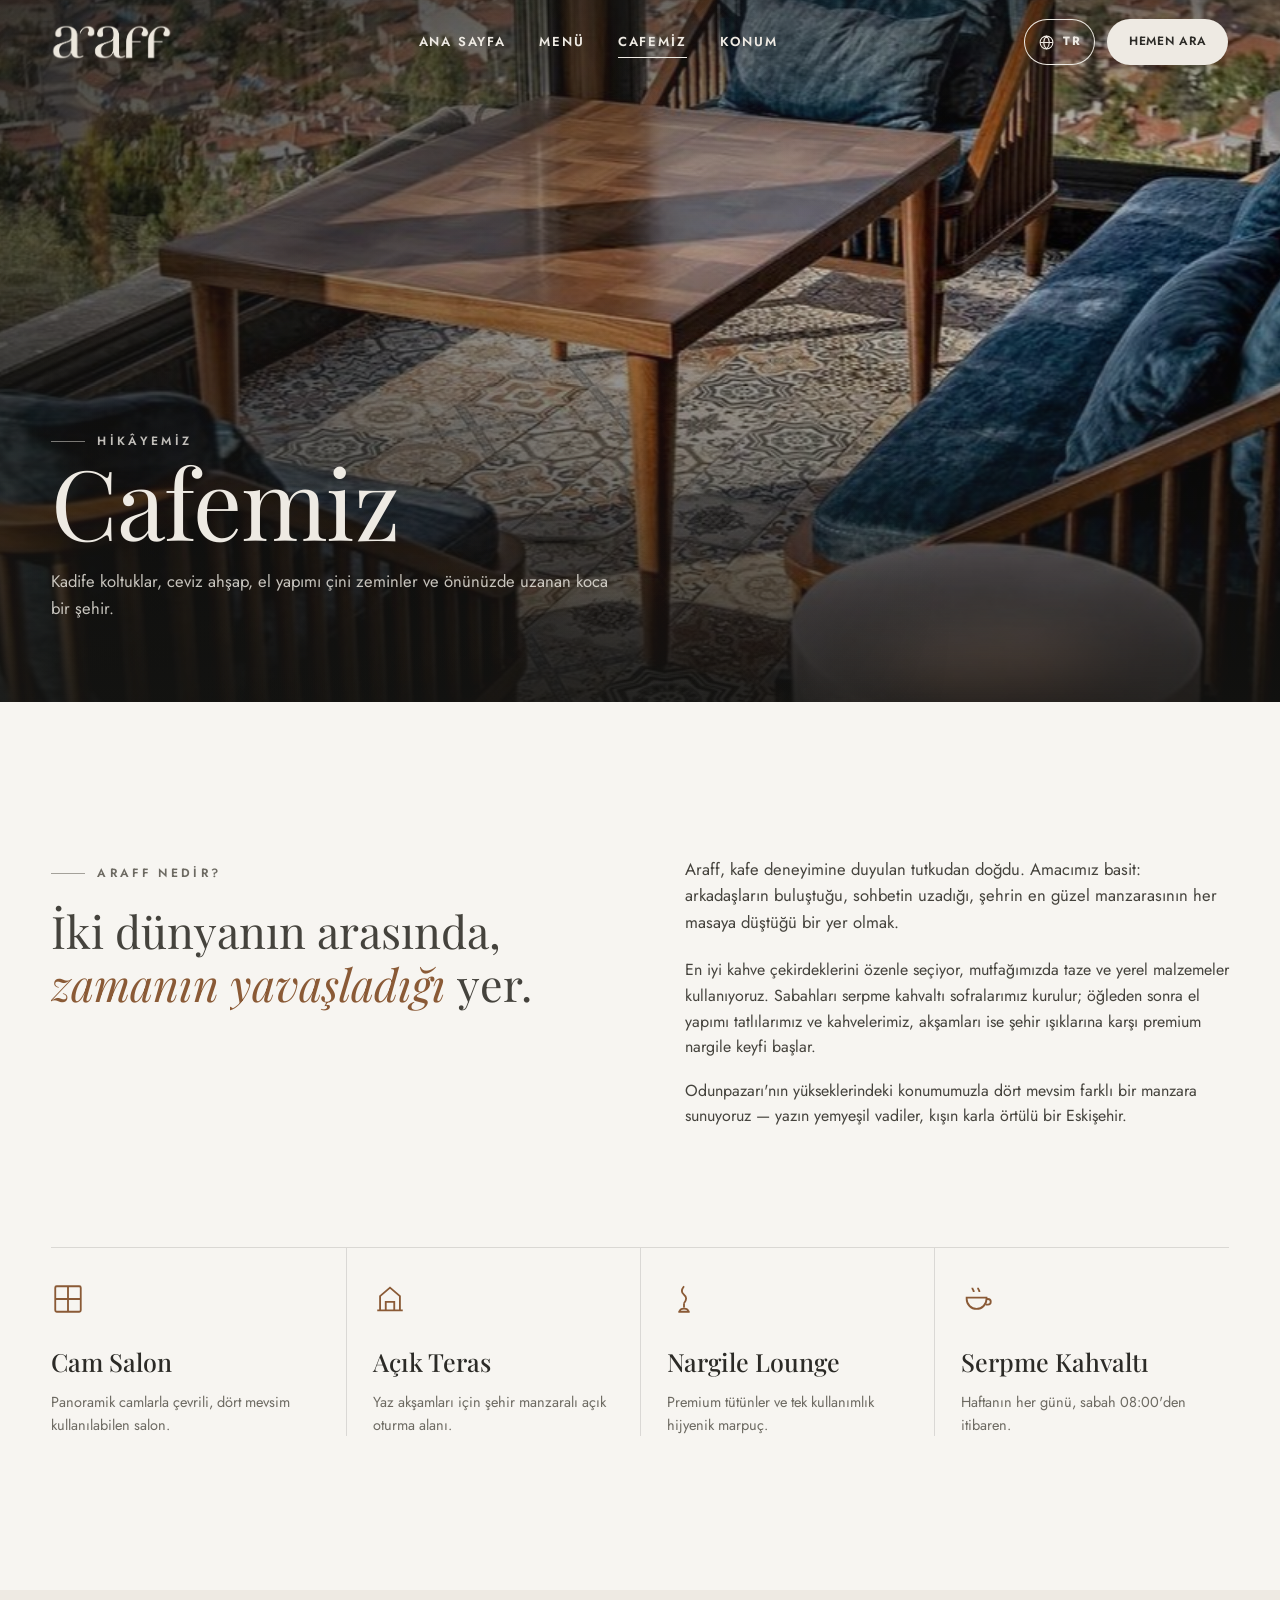
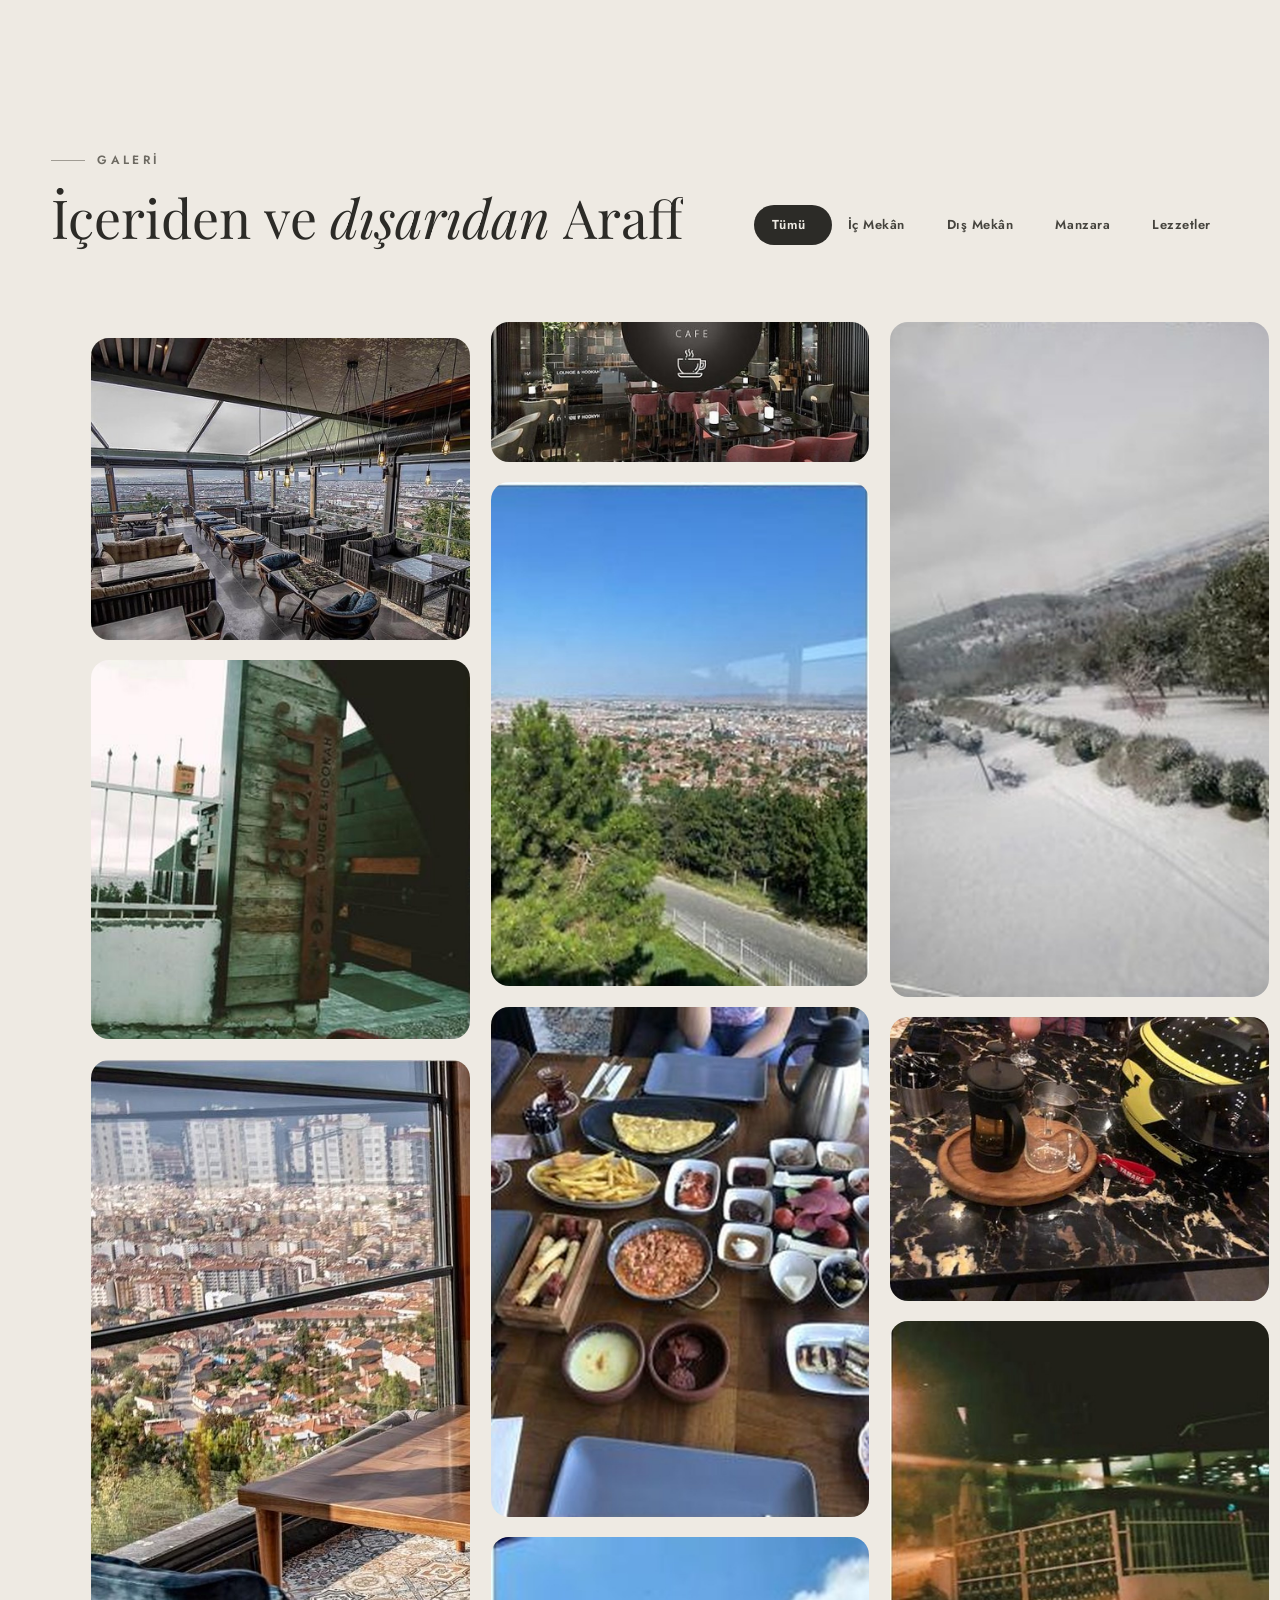
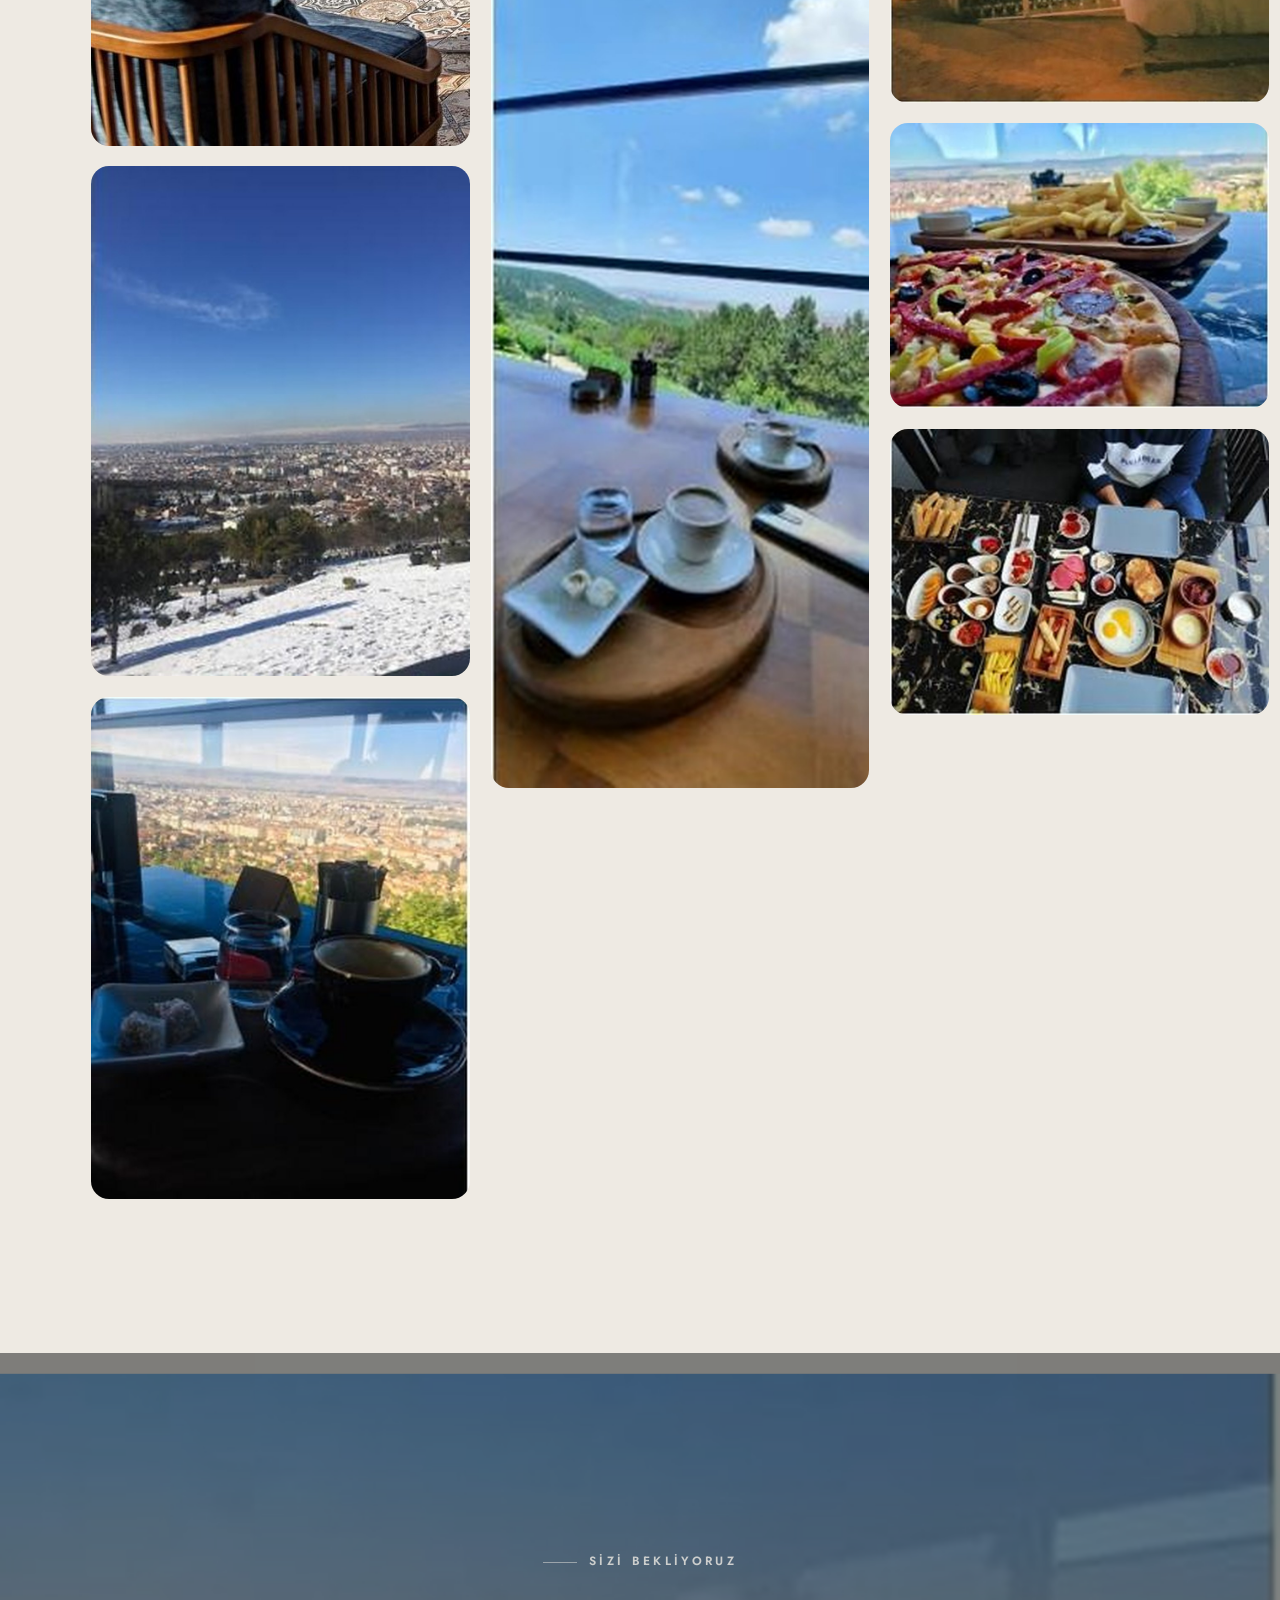
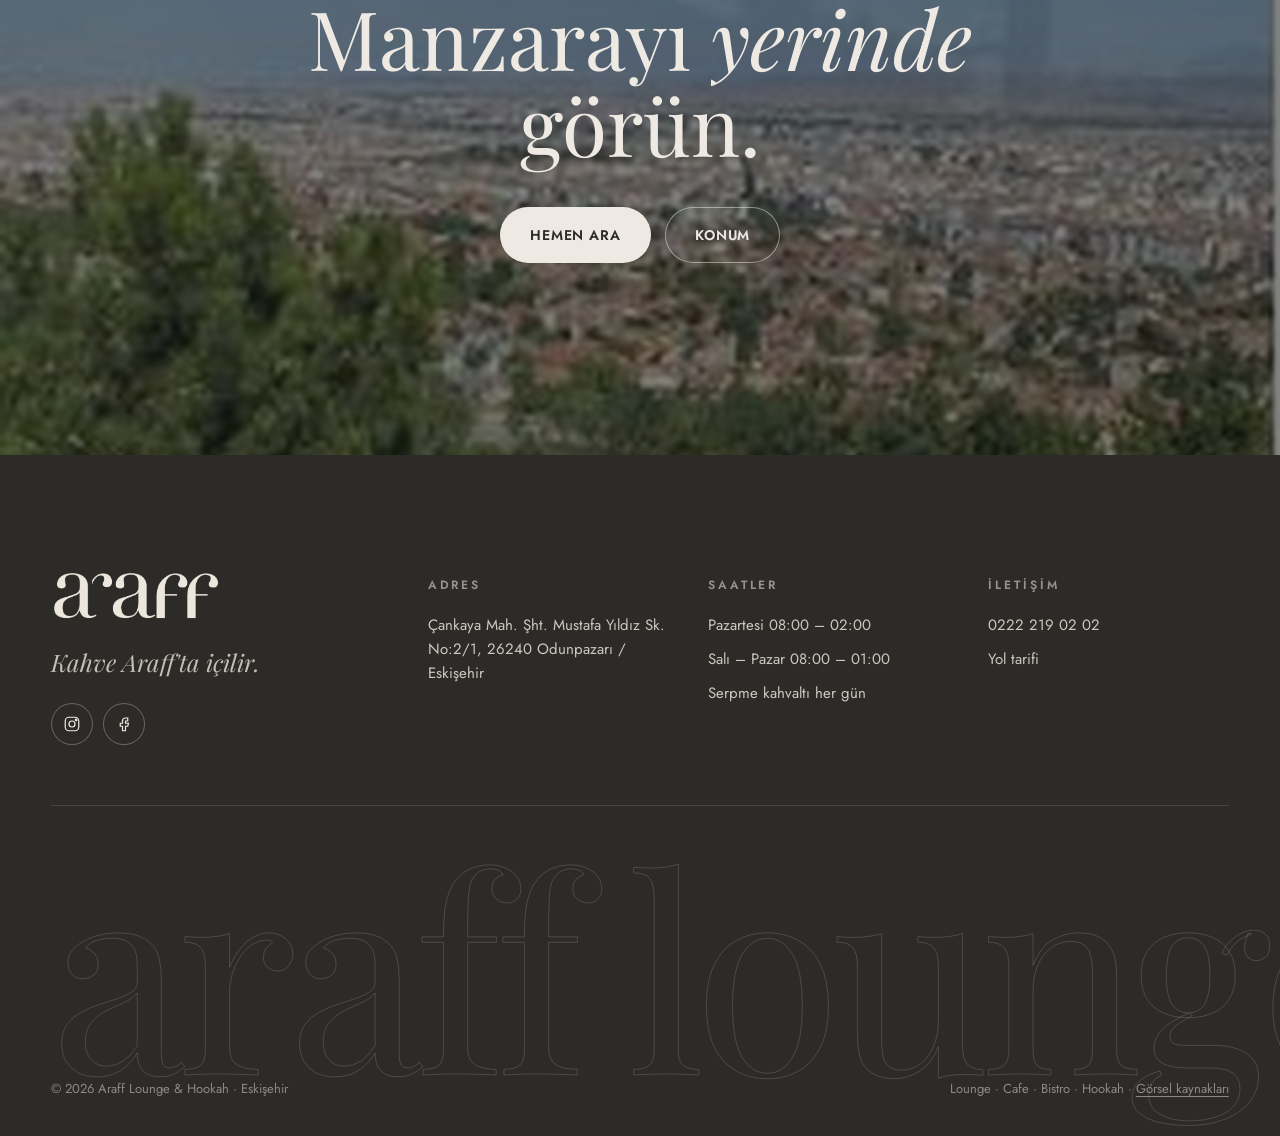
==== cafemiz.html @ 48922e62 "Araff Lounge & Hookah website Static multi-page site (Ana Sayfa, Menü, Cafemiz, Konum, Görsel kaynak" ====
<!doctype html>
<html lang="tr">
<head>
  <meta charset="utf-8">
  <meta name="viewport" content="width=device-width, initial-scale=1">
  <title>Cafemiz · Araff Lounge &amp; Hookah</title>
  <meta name="description" content="Araff'ın cam salonu, panoramik terası ve Eskişehir manzarası. İç ve dış mekân fotoğrafları.">
  <meta name="theme-color" content="#2c2b27">
  <link rel="icon" href="assets/favicon.png">
  <link rel="preconnect" href="https://fonts.googleapis.com">
  <link rel="preconnect" href="https://fonts.gstatic.com" crossorigin>
  <link href="https://fonts.googleapis.com/css2?family=Playfair+Display:ital,wght@0,400;0,500;0,600;1,400;1,500&family=Jost:wght@300;400;500;600;700&display=swap" rel="stylesheet">
  <link rel="stylesheet" href="css/style.css">
</head>
<body>
  <main>
    <section class="page-hero" style="min-height:78svh">
      <div class="hero-media"><img src="assets/cafe/teras-salon.jpg" alt="Araff teras salonu"></div>
      <div class="wrap">
        <span class="eyebrow light" data-reveal style="--d:500ms">Hikâyemiz</span>
        <h1 class="display" data-split style="--d:450ms">Cafemiz</h1>
        <p class="lead" data-reveal style="--d:800ms">Kadife koltuklar, ceviz ahşap, el yapımı çini zeminler ve önünüzde uzanan koca bir şehir.</p>
      </div>
    </section>

    <section class="section">
      <div class="wrap">
        <div class="story">
          <div>
            <span class="eyebrow" data-reveal>Araff nedir?</span>
            <p class="big-quote" data-split style="margin-top:22px">İki dünyanın arasında, <em>zamanın yavaşladığı</em> yer.</p>
          </div>
          <div data-reveal>
            <p class="lead" style="margin-bottom:22px">Araff, kafe deneyimine duyulan tutkudan doğdu. Amacımız basit: arkadaşların buluştuğu, sohbetin uzadığı, şehrin en güzel manzarasının her masaya düştüğü bir yer olmak.</p>
            <p>En iyi kahve çekirdeklerini özenle seçiyor, mutfağımızda taze ve yerel malzemeler kullanıyoruz. Sabahları serpme kahvaltı sofralarımız kurulur; öğleden sonra el yapımı tatlılarımız ve kahvelerimiz, akşamları ise şehir ışıklarına karşı premium nargile keyfi başlar.</p>
            <p>Odunpazarı'nın yükseklerindeki konumumuzla dört mevsim farklı bir manzara sunuyoruz — yazın yemyeşil vadiler, kışın karla örtülü bir Eskişehir.</p>
          </div>
        </div>

        <div class="amenities">
          <div class="amenity" data-reveal>
            <svg viewBox="0 0 24 24" fill="none" stroke="currentColor"><rect x="3" y="3" width="18" height="18" rx="1"/><path d="M12 3v18M3 12h18"/></svg>
            <h3>Cam Salon</h3><p>Panoramik camlarla çevrili, dört mevsim kullanılabilen salon.</p>
          </div>
          <div class="amenity" data-reveal style="--d:100ms">
            <svg viewBox="0 0 24 24" fill="none" stroke="currentColor"><path d="M3 20h18M5 20V10l7-6 7 6v10"/><path d="M9 20v-6h6v6"/></svg>
            <h3>Açık Teras</h3><p>Yaz akşamları için şehir manzaralı açık oturma alanı.</p>
          </div>
          <div class="amenity" data-reveal style="--d:200ms">
            <svg viewBox="0 0 24 24" fill="none" stroke="currentColor"><path d="M12 3c-2 2.5-2 4.5 0 6s2 3.5 0 6"/><path d="M8 21h8M9 21c0-3 6-3 6 0M12 15v3"/></svg>
            <h3>Nargile Lounge</h3><p>Premium tütünler ve tek kullanımlık hijyenik marpuç.</p>
          </div>
          <div class="amenity" data-reveal style="--d:300ms">
            <svg viewBox="0 0 24 24" fill="none" stroke="currentColor"><path d="M4 11h14a0 0 0 0 1 0 0v1a7 7 0 0 1-7 7 7 7 0 0 1-7-7v-1z"/><path d="M18 12h1a2 2 0 0 1 0 4h-1.5M8 4c0 1.5 1 1.5 1 3M12 4c0 1.5 1 1.5 1 3"/></svg>
            <h3>Serpme Kahvaltı</h3><p>Haftanın her günü, sabah 08:00'den itibaren.</p>
          </div>
        </div>
      </div>
    </section>

    <section class="section bg-bone">
      <div class="wrap">
        <div class="section-head">
          <div>
            <span class="eyebrow" data-reveal>Galeri</span>
            <h2 class="h2" data-split style="margin-top:18px">İçeriden ve <em>dışarıdan</em> Araff</h2>
          </div>
          <div class="gallery-filter chips" id="gfilter">
            <button class="chip active" data-f="all">Tümü</button>
            <button class="chip" data-f="ic">İç Mekân</button>
            <button class="chip" data-f="dis">Dış Mekân</button>
            <button class="chip" data-f="manzara">Manzara</button>
            <button class="chip" data-f="lezzet">Lezzetler</button>
          </div>
        </div>
        <div class="gallery" id="gallery">
          <figure class="g-item" data-cat="ic" data-reveal><img src="assets/cafe/cam-salon.jpg" alt="Cam salon" loading="lazy"><figcaption>Cam salon</figcaption></figure>
          <figure class="g-item" data-cat="dis" data-reveal><img src="assets/cafe/tabela.jpg" alt="Araff ahşap tabelası" loading="lazy"><figcaption>Girişimiz</figcaption></figure>
          <figure class="g-item" data-cat="ic" data-reveal><img src="assets/cafe/teras-manzara.jpg" alt="Kadife koltuklar ve manzara" loading="lazy"><figcaption>Kadife köşe</figcaption></figure>
          <figure class="g-item" data-cat="manzara" data-reveal><img src="assets/cafe/kis-manzara.jpg" alt="Karlı Eskişehir manzarası" loading="lazy"><figcaption>Kış manzarası</figcaption></figure>
          <figure class="g-item" data-cat="lezzet" data-reveal><img src="assets/cafe/kahve-manzara.jpg" alt="Manzaraya karşı kahve" loading="lazy"><figcaption>Manzaraya karşı kahve</figcaption></figure>
          <figure class="g-item" data-cat="ic" data-reveal><img src="assets/cafe/ic-mekan.jpg" alt="İç mekân" loading="lazy"><figcaption>İç mekân</figcaption></figure>
          <figure class="g-item" data-cat="manzara" data-reveal><img src="assets/cafe/yaz-manzara.jpg" alt="Yaz manzarası" loading="lazy"><figcaption>Yaz manzarası</figcaption></figure>
          <figure class="g-item" data-cat="lezzet" data-reveal><img src="assets/cafe/kahvalti-sofrasi.jpg" alt="Kahvaltı sofrası" loading="lazy"><figcaption>Kahvaltı sofrası</figcaption></figure>
          <figure class="g-item" data-cat="ic" data-reveal><img src="assets/cafe/pencere-kahve.jpg" alt="Cam kenarında kahve" loading="lazy"><figcaption>Cam kenarı</figcaption></figure>
          <figure class="g-item" data-cat="dis" data-reveal><img src="assets/cafe/kar-bahce.jpg" alt="Karlı bahçe" loading="lazy"><figcaption>Karlı bahçe</figcaption></figure>
          <figure class="g-item" data-cat="ic" data-reveal><img src="assets/cafe/mermer-masa.jpg" alt="Mermer masalar" loading="lazy"><figcaption>Mermer masalar</figcaption></figure>
          <figure class="g-item" data-cat="dis" data-reveal><img src="assets/cafe/gece-giris.jpg" alt="Gece girişi" loading="lazy"><figcaption>Gece girişi</figcaption></figure>
          <figure class="g-item" data-cat="lezzet" data-reveal><img src="assets/cafe/pizza-manzara.jpg" alt="Pizza ve manzara" loading="lazy"><figcaption>Pizza &amp; manzara</figcaption></figure>
          <figure class="g-item" data-cat="lezzet" data-reveal><img src="assets/cafe/serpme.jpg" alt="Serpme kahvaltı" loading="lazy"><figcaption>Serpme kahvaltı</figcaption></figure>
        </div>
      </div>
    </section>

    <section class="cta-band">
      <div class="bg" data-parallax="-0.18"><img src="assets/cafe/yaz-manzara.jpg" alt="" loading="lazy"></div>
      <div class="inner">
        <span class="eyebrow light" data-reveal>Sizi bekliyoruz</span>
        <h2 class="h2" data-split>Manzarayı <em>yerinde</em> görün.</h2>
        <div class="hero-actions" style="justify-content:center" data-reveal>
          <a class="btn light" href="tel:+902222190202" data-magnetic>Hemen Ara</a>
          <a class="btn ghost light" href="konum.html" data-magnetic>Konum</a>
        </div>
      </div>
    </section>
  </main>

  <div class="lightbox" id="lb" aria-hidden="true" role="dialog" aria-modal="true" aria-label="Fotoğraf">
    <button class="close-x" data-close aria-label="Kapat"><svg width="18" height="18" viewBox="0 0 24 24" fill="none" stroke="currentColor" stroke-width="1.8"><path d="M6 6l12 12M18 6 6 18"/></svg></button>
    <button class="lb-btn lb-prev" aria-label="Önceki"><svg width="22" height="22" viewBox="0 0 24 24" fill="none" stroke="currentColor" stroke-width="1.6"><path d="M20 12H5M11 6l-6 6 6 6"/></svg></button>
    <img alt="">
    <button class="lb-btn lb-next" aria-label="Sonraki"><svg width="22" height="22" viewBox="0 0 24 24" fill="none" stroke="currentColor" stroke-width="1.6"><path d="M4 12h15M13 6l6 6-6 6"/></svg></button>
    <div class="cap"></div>
  </div>

  <script src="js/i18n.js"></script>
  <script src="js/main.js"></script>
  <script>
  (function () {
    const g = document.getElementById("gallery"), f = document.getElementById("gfilter"), lb = document.getElementById("lb");
    const lbImg = lb.querySelector("img"), cap = lb.querySelector(".cap");
    ARAFF.chipPill(f);
    f.addEventListener("click", (e) => {
      const b = e.target.closest(".chip"); if (!b) return;
      f.querySelectorAll(".chip").forEach((c) => c.classList.toggle("active", c === b)); ARAFF.chipPill(f);
      g.querySelectorAll(".g-item").forEach((it, i) => {
        const show = b.dataset.f === "all" || it.dataset.cat === b.dataset.f;
        it.classList.remove("in");
        it.classList.toggle("hide", !show);
        if (show) setTimeout(() => it.classList.add("in"), 40 + (i % 6) * 60);
      });
    });
    let idx = 0;
    const visible = () => [...g.querySelectorAll(".g-item:not(.hide)")];
    function show(i) {
      const v = visible(); idx = (i + v.length) % v.length;
      lbImg.style.opacity = 0;
      setTimeout(() => { lbImg.src = v[idx].querySelector("img").src; lbImg.alt = v[idx].querySelector("img").alt; cap.textContent = v[idx].querySelector("figcaption").textContent + "  ·  " + (idx + 1) + " / " + v.length; lbImg.style.opacity = 1; }, 180);
    }
    g.addEventListener("click", (e) => {
      const it = e.target.closest(".g-item"); if (!it) return;
      show(visible().indexOf(it)); lb.classList.add("open"); lb.setAttribute("aria-hidden", "false"); document.documentElement.style.overflow = "hidden";
    });
    const close = () => { lb.classList.remove("open"); lb.setAttribute("aria-hidden", "true"); document.documentElement.style.overflow = ""; };
    lb.querySelector(".lb-prev").onclick = () => show(idx - 1);
    lb.querySelector(".lb-next").onclick = () => show(idx + 1);
    lb.addEventListener("click", (e) => { if (e.target === lb || e.target.closest("[data-close]")) close(); });
    document.addEventListener("keydown", (e) => {
      if (!lb.classList.contains("open")) return;
      if (e.key === "Escape") close(); if (e.key === "ArrowLeft") show(idx - 1); if (e.key === "ArrowRight") show(idx + 1);
    });
  })();
  </script>
</body>
</html>
---- css/style.css ----
/* =========================================================
   Araff Lounge & Hookah — design system
   Palette taken from the Araff logo (stone + charcoal) and the
   venue itself (navy velvet seating, walnut wood).
   ========================================================= */
:root {
  --ink: #2c2b27;
  --ink-2: #45433d;
  --ink-soft: #6d6a62;
  --stone: #c3bfb6;
  --stone-2: #d6d2ca;
  --bone: #eeeae3;
  --paper: #f7f5f1;
  --white: #ffffff;
  --velvet: #2e4057;
  --velvet-2: #3c5372;
  --walnut: #8a5a36;
  --line: rgba(44, 43, 39, .14);
  --line-strong: rgba(44, 43, 39, .28);
  --ok: #3f7a55;
  --err: #a2402f;

  --f-display: "Playfair Display", "Times New Roman", serif;
  --f-ui: "Jost", system-ui, -apple-system, "Segoe UI", sans-serif;

  --ease: cubic-bezier(.22, .9, .24, 1);
  --ease-io: cubic-bezier(.77, 0, .18, 1);
  --r: 18px;
  --r-sm: 10px;
  --gutter: clamp(16px, 4vw, 56px);
  --max: 1320px;
  --header-h: 84px;
}

*, *::before, *::after { box-sizing: border-box; }
html { -webkit-text-size-adjust: 100%; scroll-behavior: smooth; overflow-x: clip; }
body {
  margin: 0;
  background: var(--paper);
  color: var(--ink);
  font-family: var(--f-ui);
  font-size: 16px;
  line-height: 1.6;
  -webkit-font-smoothing: antialiased;
  overflow-x: clip;
}
img { display: block; max-width: 100%; }
a { color: inherit; text-decoration: none; }
button, input, textarea, select { font: inherit; color: inherit; }
button { cursor: pointer; background: none; border: 0; padding: 0; }
::selection { background: var(--velvet); color: var(--bone); }

.wrap { width: 100%; max-width: var(--max); margin: 0 auto; padding: 0 var(--gutter); }
.sr-only { position: absolute; width: 1px; height: 1px; overflow: hidden; clip: rect(0 0 0 0); white-space: nowrap; }

/* ---------- Type ---------- */
.eyebrow {
  display: inline-flex; align-items: center; gap: 12px;
  font-size: 12px; font-weight: 600; letter-spacing: .28em; text-transform: uppercase;
  color: var(--ink-soft);
}
.eyebrow::before { content: ""; width: 34px; height: 1px; background: currentColor; opacity: .6; }
.eyebrow.light { color: rgba(238, 234, 227, .8); }
.display {
  font-family: var(--f-display); font-weight: 400; line-height: 1.02; letter-spacing: -.01em;
  font-size: clamp(40px, 6.4vw, 96px); margin: 0;
}
.display em, .h2 em { font-style: italic; font-weight: 400; }
.h2 {
  font-family: var(--f-display); font-weight: 400; line-height: 1.06;
  font-size: clamp(32px, 4.2vw, 58px); margin: 0;
}
.h3 { font-family: var(--f-display); font-weight: 500; font-size: clamp(24px, 2.2vw, 30px); line-height: 1.15; margin: 0; }
.lead { font-size: clamp(16px, 1.3vw, 19px); color: var(--ink-2); max-width: 56ch; }
.muted { color: var(--ink-soft); }

/* ---------- Buttons ---------- */
.btn {
  position: relative; display: inline-flex; align-items: center; justify-content: center; gap: 12px;
  height: 56px; padding: 0 30px; border-radius: 999px;
  font-size: 14px; font-weight: 600; letter-spacing: .06em; text-transform: uppercase;
  background: var(--ink); color: var(--bone);
  overflow: hidden; isolation: isolate;
  transition: color .5s var(--ease), transform .5s var(--ease), box-shadow .5s var(--ease);
  will-change: transform;
}
.btn::before {
  content: ""; position: absolute; inset: 0; z-index: -1;
  background: var(--velvet); border-radius: inherit;
  transform: translateY(101%); transition: transform .6s var(--ease);
}
.btn:hover::before { transform: translateY(0); }
.btn:hover { box-shadow: 0 18px 40px -18px rgba(46, 64, 87, .7); }
.btn .arrow { width: 18px; height: 18px; transition: transform .5s var(--ease); }
.btn:hover .arrow { transform: translateX(4px); }
.btn.light { background: var(--bone); color: var(--ink); }
.btn.light::before { background: var(--white); }
.btn.ghost { background: transparent; color: var(--ink); box-shadow: inset 0 0 0 1px var(--line-strong); }
.btn.ghost::before { background: var(--ink); }
.btn.ghost:hover { color: var(--bone); }
.btn.ghost.light { color: var(--bone); box-shadow: inset 0 0 0 1px rgba(238, 234, 227, .5); }
.btn.ghost.light::before { background: var(--bone); }
.btn.ghost.light:hover { color: var(--ink); }
.btn.block { width: 100%; }
.btn[disabled] { opacity: .35; pointer-events: none; }

.link-line { position: relative; display: inline-flex; align-items: center; gap: 10px; font-weight: 600; font-size: 14px; letter-spacing: .06em; text-transform: uppercase; }
.link-line::after { content: ""; position: absolute; left: 0; right: 0; bottom: -4px; height: 1px; background: currentColor; transform-origin: right; transition: transform .6s var(--ease); }
.link-line:hover::after { transform: scaleX(0); transform-origin: left; }

/* ---------- Page transition curtain ---------- */
.curtain {
  position: fixed; inset: 0; z-index: 1000; pointer-events: none;
  display: grid; place-items: center;
  background: var(--stone);
  transform: translateY(0);
  transition: transform 1s var(--ease-io);
}
.curtain img { width: min(240px, 52vw); opacity: 0; transform: translateY(16px); transition: opacity .6s var(--ease), transform .8s var(--ease); }
.curtain.show-logo img { opacity: 1; transform: none; }
.curtain.up { transform: translateY(-100%); }
.curtain.down { transform: translateY(0); transition-duration: .8s; }
.curtain.reset { transition: none; transform: translateY(100%); }

/* ---------- Header ---------- */
.header {
  position: fixed; inset: 0 0 auto; z-index: 100; height: var(--header-h);
  display: flex; align-items: center;
  transition: background .5s var(--ease), height .5s var(--ease), box-shadow .5s var(--ease), color .5s var(--ease), transform .6s var(--ease);
  color: var(--bone);
}
.header .wrap { display: flex; align-items: center; justify-content: space-between; gap: 24px; }
.header .brand img { height: 36px; width: auto; transition: height .5s var(--ease); }
.header .brand .ink { display: none; }
.header.solid, .header.on-light {
  background: rgba(247, 245, 241, .86); color: var(--ink);
  -webkit-backdrop-filter: saturate(1.4) blur(14px); backdrop-filter: saturate(1.4) blur(14px);
  box-shadow: 0 1px 0 var(--line);
}
.header.solid { height: 70px; }
.header.solid .brand img { height: 30px; }
.header.solid .brand .cream, .header.on-light .brand .cream { display: none; }
.header.solid .brand .ink, .header.on-light .brand .ink { display: block; }
.header.hide { transform: translateY(-100%); }
.nav { display: flex; gap: clamp(18px, 2.6vw, 40px); }
.nav a {
  position: relative; font-size: 13px; font-weight: 600; letter-spacing: .14em; text-transform: uppercase; padding: 6px 0;
}
.nav a::after {
  content: ""; position: absolute; left: 0; right: 0; bottom: 0; height: 1px; background: currentColor;
  transform: scaleX(0); transform-origin: right; transition: transform .5s var(--ease);
}
.nav a:hover::after, .nav a[aria-current="page"]::after { transform: scaleX(1); transform-origin: left; }
.header .cta { height: 46px; padding: 0 22px; font-size: 12px; }
.header:not(.solid):not(.on-light) .cta { background: var(--bone); color: var(--ink); }
.header:not(.solid):not(.on-light) .cta:hover { color: var(--bone); }
.burger { display: none; width: 46px; height: 46px; border-radius: 50%; position: relative; box-shadow: inset 0 0 0 1px currentColor; }
.burger span { position: absolute; left: 14px; right: 14px; height: 1.5px; background: currentColor; transition: transform .5s var(--ease), top .5s var(--ease); }
.burger span:nth-child(1) { top: 19px; }
.burger span:nth-child(2) { top: 26px; }
body.nav-open .burger span:nth-child(1) { top: 22.5px; transform: rotate(45deg); }
body.nav-open .burger span:nth-child(2) { top: 22.5px; transform: rotate(-45deg); }

.mobile-nav {
  position: fixed; inset: 0; z-index: 90; background: var(--ink); color: var(--bone);
  display: flex; flex-direction: column; justify-content: center; padding: 100px var(--gutter) 40px;
  clip-path: circle(0% at calc(100% - 44px) 42px);
  transition: clip-path .9s var(--ease-io);
  visibility: hidden;
}
body.nav-open .mobile-nav { clip-path: circle(150% at calc(100% - 44px) 42px); visibility: visible; }
body.nav-open .header { color: var(--bone); background: transparent; box-shadow: none; -webkit-backdrop-filter: none; backdrop-filter: none; }
body.nav-open .header .brand .cream { display: block; }
body.nav-open .header .brand .ink { display: none; }
.mobile-nav a.big { font-family: var(--f-display); font-size: clamp(42px, 11vw, 64px); line-height: 1.15; display: block; overflow: hidden; }
.mobile-nav a.big span { display: inline-block; transform: translateY(110%); transition: transform .8s var(--ease); }
body.nav-open .mobile-nav a.big span { transform: none; }
.mobile-nav a.big:nth-child(2) span { transition-delay: .06s; }
.mobile-nav a.big:nth-child(3) span { transition-delay: .12s; }
.mobile-nav a.big:nth-child(4) span { transition-delay: .18s; }
.mobile-nav a.big:nth-child(5) span { transition-delay: .24s; }
.mobile-nav .meta { margin-top: 40px; font-size: 14px; color: rgba(238, 234, 227, .65); }

/* ---------- Hero ---------- */
.hero {
  position: relative; min-height: 100svh; display: flex; align-items: flex-end; color: var(--bone);
  overflow: hidden; background: var(--ink);
}
.hero-media { position: absolute; inset: 0; }
.hero-media img { width: 100%; height: 100%; object-fit: cover; transform: scale(1.14); animation: kenburns 16s var(--ease) forwards; }
.hero-media::after {
  content: ""; position: absolute; inset: 0;
  background:
    linear-gradient(90deg, rgba(20, 20, 18, .62) 0%, rgba(20, 20, 18, .25) 45%, transparent 75%),
    linear-gradient(180deg, rgba(20, 20, 18, .55) 0%, rgba(20, 20, 18, .1) 35%, rgba(20, 20, 18, .35) 60%, rgba(20, 20, 18, .85) 100%);
}
@keyframes kenburns { to { transform: scale(1.02); } }
.hero .wrap { position: relative; padding-bottom: clamp(48px, 9vh, 110px); padding-top: 140px; }
.hero .display { max-width: 13ch; }
.hero .lead { color: rgba(238, 234, 227, .85); margin: 26px 0 36px; }
.hero-actions { display: flex; flex-wrap: wrap; gap: 14px; }
.hero-meta {
  display: flex; flex-wrap: wrap; gap: 28px 48px; margin-top: 56px; padding-top: 26px;
  border-top: 1px solid rgba(238, 234, 227, .22); font-size: 13px; letter-spacing: .08em; text-transform: uppercase; color: rgba(238, 234, 227, .75);
}
.hero-meta b { display: block; font-family: var(--f-display); font-size: 26px; font-weight: 400; letter-spacing: 0; text-transform: none; color: var(--bone); }
.scroll-cue {
  position: absolute; right: var(--gutter); bottom: clamp(48px, 9vh, 110px); width: 1px; height: 90px; background: rgba(238, 234, 227, .25); overflow: hidden;
}
.scroll-cue::after { content: ""; position: absolute; inset: 0; background: var(--bone); animation: cue 2.2s var(--ease-io) infinite; }
@keyframes cue { 0% { transform: translateY(-100%); } 60%, 100% { transform: translateY(100%); } }

.page-hero {
  position: relative; min-height: 62svh; display: flex; align-items: flex-end; color: var(--bone); overflow: hidden; background: var(--ink);
}
.page-hero .hero-media img { animation-duration: 12s; }
.page-hero .wrap { position: relative; padding: 150px var(--gutter) 64px; }
.page-hero .display { font-size: clamp(46px, 7.6vw, 112px); }
.page-hero .lead { color: rgba(238, 234, 227, .82); margin-top: 18px; }
.page-head-plain { padding: calc(var(--header-h) + 70px) 0 40px; }

/* ---------- Split text reveal ---------- */
.split .w { display: inline-block; overflow: hidden; vertical-align: top; padding-bottom: .08em; margin-bottom: -.08em; }
.split .w > span { display: inline-block; transform: translateY(105%); transition: transform 1.1s var(--ease); transition-delay: calc(var(--i) * 55ms + var(--d, 0ms)); }
.split.in .w > span { transform: none; }

/* ---------- Scroll reveal ---------- */
[data-reveal] { opacity: 0; transform: translateY(36px); transition: opacity 1s var(--ease), transform 1.1s var(--ease); transition-delay: var(--d, 0ms); }
[data-reveal="fade"] { transform: none; }
[data-reveal="left"] { transform: translateX(-40px); }
[data-reveal="right"] { transform: translateX(40px); }
[data-reveal="scale"] { transform: scale(.94); }
[data-reveal].in { opacity: 1; transform: none; }
.img-reveal { position: relative; overflow: hidden; border-radius: var(--r); }
.img-reveal img { width: 100%; height: 100%; object-fit: cover; transform: scale(1.25); transition: transform 1.6s var(--ease); }
.img-reveal::after { content: ""; position: absolute; inset: 0; background: var(--stone); transform-origin: top; transition: transform 1.2s var(--ease-io); }
.img-reveal.in img { transform: scale(1); }
.img-reveal.in::after { transform: scaleY(0); }

/* ---------- Sections ---------- */
section { position: relative; }
.section { padding: clamp(80px, 12vw, 170px) 0; }
.section.tight { padding: clamp(60px, 8vw, 110px) 0; }
.bg-bone { background: var(--bone); }
.bg-stone { background: var(--stone); }
.bg-ink { background: var(--ink); color: var(--bone); }
.bg-ink .lead, .bg-ink .muted { color: rgba(238, 234, 227, .72); }
.bg-ink .eyebrow { color: rgba(238, 234, 227, .7); }
.section-head { display: flex; flex-wrap: wrap; align-items: flex-end; justify-content: space-between; gap: 24px 60px; margin-bottom: clamp(40px, 6vw, 80px); }
.section-head .lead { margin: 0; }

/* marquee */
.marquee { overflow: hidden; border-block: 1px solid var(--line); background: var(--paper); padding: 26px 0; }
.marquee-track { display: flex; width: max-content; animation: marquee 38s linear infinite; }
.marquee:hover .marquee-track { animation-play-state: paused; }
.marquee span { font-family: var(--f-display); font-size: clamp(28px, 3.8vw, 52px); font-style: italic; font-weight: 400; padding: 0 28px; white-space: nowrap; display: inline-flex; align-items: center; gap: 56px; }
.marquee span::after { content: ""; width: 10px; height: 10px; border: 1px solid var(--walnut); transform: rotate(45deg); }
@keyframes marquee { to { transform: translateX(-50%); } }

/* intro split */
.intro { display: grid; grid-template-columns: 1.05fr 1fr; gap: clamp(40px, 7vw, 110px); align-items: center; }
.intro-media { position: relative; aspect-ratio: 4/5; }
.intro-media .img-reveal { position: absolute; }
.intro-media .a { inset: 0 18% 14% 0; }
.intro-media .b { width: 48%; aspect-ratio: 3/4; right: 0; bottom: 0; box-shadow: 0 30px 60px -30px rgba(0, 0, 0, .5); border: 8px solid var(--paper); border-radius: calc(var(--r) + 6px); }
.intro-text .h2 { margin: 22px 0 28px; }
.signature-quote { font-family: var(--f-display); font-style: italic; font-size: clamp(22px, 2vw, 28px); color: var(--walnut); margin: 32px 0; }

/* feature cards (home) */
.feature-grid { display: grid; grid-template-columns: repeat(3, 1fr); gap: clamp(16px, 2vw, 28px); }
.feature {
  position: relative; display: flex; flex-direction: column; background: var(--white); border-radius: var(--r); overflow: hidden;
  transition: transform .7s var(--ease), box-shadow .7s var(--ease);
}
.feature:hover { transform: translateY(-8px); box-shadow: 0 40px 70px -40px rgba(44, 43, 39, .45); }
.feature .pic { aspect-ratio: 1; background: var(--white); overflow: hidden; }
.feature .pic img { width: 100%; height: 100%; object-fit: cover; transition: transform 1.2s var(--ease); }
.feature:hover .pic img { transform: scale(1.07) rotate(-1.5deg); }
.feature .body { padding: 26px 28px 30px; border-top: 1px solid var(--line); display: flex; align-items: flex-end; justify-content: space-between; gap: 16px; }
.feature .num { font-size: 12px; letter-spacing: .2em; color: var(--ink-soft); }
.feature .h3 { margin-top: 6px; }
.feature .go {
  flex: none; width: 48px; height: 48px; border-radius: 50%; display: grid; place-items: center; box-shadow: inset 0 0 0 1px var(--line-strong);
  transition: background .5s var(--ease), color .5s var(--ease), transform .6s var(--ease);
}
.feature:hover .go { background: var(--ink); color: var(--bone); transform: rotate(-45deg); }

/* stats */
.stats { display: grid; grid-template-columns: repeat(4, 1fr); border-top: 1px solid rgba(238, 234, 227, .18); }
.stat { padding: 40px 24px 0 0; }
.stat + .stat { padding-left: 24px; border-left: 1px solid rgba(238, 234, 227, .18); }
.stat .n { font-family: var(--f-display); font-size: clamp(42px, 5vw, 74px); line-height: 1; font-weight: 400; }
.stat .l { margin-top: 12px; font-size: 13px; letter-spacing: .12em; text-transform: uppercase; color: rgba(238, 234, 227, .65); }

/* parallax CTA band */
.cta-band { position: relative; min-height: 78svh; display: grid; place-items: center; text-align: center; color: var(--bone); overflow: hidden; }
.cta-band .bg { position: absolute; inset: -12% 0; }
.cta-band .bg img { width: 100%; height: 100%; object-fit: cover; }
.cta-band::after { content: ""; position: absolute; inset: 0; background: rgba(28, 28, 26, .55); }
.cta-band .inner { position: relative; z-index: 1; padding: 80px var(--gutter); }
.cta-band .h2 { font-size: clamp(42px, 6.4vw, 96px); max-width: 15ch; margin: 22px auto 40px; }

/* ---------- Footer ---------- */
.footer { background: var(--ink); color: var(--bone); padding: clamp(70px, 9vw, 120px) 0 36px; overflow: hidden; }
.footer-top { display: grid; grid-template-columns: 1.4fr 1fr 1fr 1fr; gap: 40px; padding-bottom: 60px; border-bottom: 1px solid rgba(238, 234, 227, .14); }
.footer img.logo { width: 170px; }
.footer h4 { font-size: 12px; letter-spacing: .24em; text-transform: uppercase; color: rgba(238, 234, 227, .55); margin: 6px 0 18px; font-weight: 600; }
.footer p, .footer li { color: rgba(238, 234, 227, .82); font-size: 15px; margin: 0; }
.footer ul { list-style: none; padding: 0; margin: 0; display: grid; gap: 10px; }
.footer a:hover { color: var(--white); }
.footer .tag { font-family: var(--f-display); font-style: italic; font-size: 24px; margin-top: 22px; color: var(--stone); }
.footer-bottom { display: flex; flex-wrap: wrap; justify-content: space-between; gap: 12px; padding-top: 28px; font-size: 13px; color: rgba(238, 234, 227, .5); }
.footer-word {
  font-family: var(--f-display); font-weight: 400; font-size: clamp(90px, 21vw, 330px); line-height: .8; letter-spacing: -.03em;
  color: transparent; -webkit-text-stroke: 1px rgba(238, 234, 227, .16); margin: 50px 0 -20px; white-space: nowrap; user-select: none;
}
.socials { display: flex; gap: 10px; margin-top: 22px; }
.socials a { width: 42px; height: 42px; border-radius: 50%; display: grid; place-items: center; box-shadow: inset 0 0 0 1px rgba(238, 234, 227, .3); transition: background .4s var(--ease), color .4s var(--ease); }
.socials a:hover { background: var(--bone); color: var(--ink); }
.socials svg { width: 18px; height: 18px; }

/* ---------- Custom cursor ---------- */
.cursor { position: fixed; top: 0; left: 0; z-index: 2000; pointer-events: none; width: 10px; height: 10px; margin: -5px 0 0 -5px; border-radius: 50%; background: var(--walnut); mix-blend-mode: normal; transition: width .35s var(--ease), height .35s var(--ease), margin .35s var(--ease), background .35s var(--ease), opacity .3s; opacity: 0; }
.cursor.on { opacity: 1; }
.cursor.big { width: 64px; height: 64px; margin: -32px 0 0 -32px; background: rgba(138, 90, 54, .18); backdrop-filter: blur(2px); }
@media (hover: none) { .cursor { display: none; } }

/* =========================================================
   MENU PAGE
   ========================================================= */
.menu-bar {
  position: sticky; top: 70px; z-index: 50; background: rgba(247, 245, 241, .92);
  -webkit-backdrop-filter: blur(14px); backdrop-filter: blur(14px); border-bottom: 1px solid var(--line);
  transition: top .6s var(--ease);
}
body.hdr-hidden main .menu-bar { top: 0; }
.menu-bar .wrap { display: flex; align-items: center; gap: 18px; padding-top: 14px; padding-bottom: 14px; }
.chips { position: relative; display: flex; gap: 6px; overflow-x: auto; scrollbar-width: none; flex: 1; scroll-behavior: smooth; }
.chips::-webkit-scrollbar { display: none; }
.chip {
  position: relative; z-index: 1; flex: none; height: 40px; padding: 0 18px; border-radius: 999px;
  font-size: 13px; font-weight: 600; letter-spacing: .04em; color: var(--ink-2); white-space: nowrap;
  transition: color .4s var(--ease);
}
.chip:hover { color: var(--ink); }
.chip.active { color: var(--bone); }
.chip-pill { position: absolute; z-index: 0; top: 0; height: 40px; border-radius: 999px; background: var(--ink); transition: transform .6s var(--ease), width .6s var(--ease); }
.search {
  flex: none; position: relative; width: 240px;
}
.search input {
  width: 100%; height: 42px; border-radius: 999px; border: 1px solid var(--line-strong); background: var(--white);
  padding: 0 16px 0 42px; font-size: 14px; outline: none; transition: border-color .3s, box-shadow .3s;
}
.search input:focus { border-color: var(--ink); box-shadow: 0 0 0 4px rgba(44, 43, 39, .08); }
.search svg { position: absolute; left: 15px; top: 12px; width: 18px; height: 18px; color: var(--ink-soft); }

.menu-cat { padding: clamp(56px, 7vw, 96px) 0 0; scroll-margin-top: 150px; }
.menu-cat:last-of-type { padding-bottom: clamp(80px, 10vw, 140px); }
.menu-cat-head { display: flex; align-items: baseline; justify-content: space-between; gap: 20px; flex-wrap: wrap; margin-bottom: 34px; padding-bottom: 20px; border-bottom: 1px solid var(--line); }
.menu-cat-head .h2 { font-size: clamp(34px, 4vw, 56px); }
.menu-cat-head .count { font-size: 13px; letter-spacing: .16em; text-transform: uppercase; color: var(--ink-soft); }
.menu-cat-head .note { font-family: var(--f-display); font-style: italic; font-size: 20px; color: var(--walnut); }

.product-grid { display: grid; grid-template-columns: repeat(4, 1fr); gap: clamp(14px, 1.6vw, 24px); }
.product {
  position: relative; display: flex; flex-direction: column; background: var(--white); border-radius: var(--r);
  box-shadow: 0 1px 0 var(--line), 0 0 0 1px rgba(44, 43, 39, .05);
  transition: transform .6s var(--ease), box-shadow .6s var(--ease), opacity .5s var(--ease);
  overflow: hidden; text-align: left; width: 100%;
}
.product:hover { transform: translateY(-6px); box-shadow: 0 34px 60px -34px rgba(44, 43, 39, .5), 0 0 0 1px rgba(44, 43, 39, .06); }
.product .pic { position: relative; aspect-ratio: 1; background: #fff; overflow: hidden; }
.product .pic img { width: 100%; height: 100%; object-fit: cover; transition: transform 1s var(--ease); }
.product:hover .pic img { transform: scale(1.08); }
.product .pic .zoom {
  position: absolute; right: 14px; top: 14px; width: 38px; height: 38px; border-radius: 50%; background: rgba(255, 255, 255, .9); box-shadow: 0 4px 16px rgba(0, 0, 0, .08);
  display: grid; place-items: center; opacity: 0; transform: scale(.7); transition: opacity .4s var(--ease), transform .5s var(--ease);
}
.product:hover .pic .zoom { opacity: 1; transform: none; }
.product .info { padding: 18px 20px 20px; display: flex; flex-direction: column; gap: 6px; flex: 1; border-top: 1px solid rgba(44, 43, 39, .07); }
.product .name { font-family: var(--f-display); font-size: 19px; font-weight: 500; line-height: 1.25; }
.product .desc { font-size: 13.5px; color: var(--ink-soft); line-height: 1.5; flex: 1; }
.product .row { display: flex; align-items: center; justify-content: space-between; margin-top: 10px; gap: 10px; }
.price { font-weight: 700; font-size: 17px; letter-spacing: .01em; white-space: nowrap; }
.price small { font-weight: 500; font-size: 12px; color: var(--ink-soft); margin-left: 6px; }
.product.hide { display: none; }
.empty-state { text-align: center; padding: 120px 0; color: var(--ink-soft); display: none; }
.empty-state.show { display: block; }

/* quick-view modal */
.modal { position: fixed; inset: 0; z-index: 300; display: grid; place-items: center; padding: 20px; visibility: hidden; }
.modal.open { visibility: visible; }
.modal .scrim { position: absolute; inset: 0; background: rgba(28, 28, 26, .6); opacity: 0; transition: opacity .5s var(--ease); -webkit-backdrop-filter: blur(4px); backdrop-filter: blur(4px); }
.modal.open .scrim { opacity: 1; }
.modal .panel {
  position: relative; width: min(880px, 100%); max-height: calc(100svh - 40px); overflow: auto; background: var(--white); border-radius: 24px;
  display: grid; grid-template-columns: 1fr 1fr; transform: translateY(40px) scale(.96); opacity: 0; transition: transform .7s var(--ease), opacity .5s var(--ease);
}
.modal.open .panel { transform: none; opacity: 1; }
.modal .panel .pic { aspect-ratio: 1; background: #fff; }
.modal .panel .pic img { width: 100%; height: 100%; object-fit: cover; }
.modal .panel .txt { padding: clamp(28px, 4vw, 52px); display: flex; flex-direction: column; justify-content: center; gap: 14px; border-left: 1px solid var(--line); }
.modal .panel .txt .h2 { font-size: clamp(32px, 3.6vw, 48px); }
.modal .panel .price { font-size: 24px; }
.close-x { position: absolute; top: 14px; right: 14px; z-index: 2; width: 44px; height: 44px; border-radius: 50%; background: var(--paper); display: grid; place-items: center; transition: transform .5s var(--ease), background .3s; }
.close-x:hover { transform: rotate(90deg); background: var(--bone); }

/* =========================================================
   CAFEMİZ PAGE
   ========================================================= */
.story { display: grid; grid-template-columns: 1fr 1fr; gap: clamp(40px, 7vw, 120px); align-items: start; }
.story .big-quote { font-family: var(--f-display); font-size: clamp(30px, 3.5vw, 50px); line-height: 1.18; font-weight: 400; margin: 0; }
.story .big-quote em { color: var(--walnut); }
.story p { color: var(--ink-2); margin: 0 0 18px; }
.amenities { display: grid; grid-template-columns: repeat(4, 1fr); gap: 0; border-top: 1px solid var(--line); margin-top: clamp(60px, 8vw, 100px); }
.amenity { padding: 34px 26px 0 0; }
.amenity + .amenity { padding-left: 26px; border-left: 1px solid var(--line); }
.amenity svg { width: 34px; height: 34px; color: var(--walnut); stroke-width: 1.3; }
.amenity h3 { font-family: var(--f-display); font-size: 25px; font-weight: 500; margin: 18px 0 8px; }
.amenity p { font-size: 14.5px; color: var(--ink-soft); margin: 0; }

.gallery-filter { display: flex; gap: 6px; position: relative; max-width: 100%; flex: 0 1 auto; }
.gallery { columns: 3; column-gap: clamp(12px, 1.6vw, 22px); }
.g-item { break-inside: avoid; margin-bottom: clamp(12px, 1.6vw, 22px); border-radius: var(--r); overflow: hidden; position: relative; cursor: zoom-in; display: block; width: 100%; transition: opacity .5s var(--ease), transform .6s var(--ease); }
.g-item img { width: 100%; height: auto; transition: transform 1.2s var(--ease), filter .6s; }
.g-item:hover img { transform: scale(1.06); }
.g-item figcaption {
  position: absolute; left: 0; right: 0; bottom: 0; padding: 40px 20px 18px; color: var(--bone); font-size: 13px; letter-spacing: .12em; text-transform: uppercase; font-weight: 600;
  background: linear-gradient(transparent, rgba(20, 20, 18, .7)); transform: translateY(100%); transition: transform .6s var(--ease);
}
.g-item:hover figcaption { transform: none; }
.g-item.hide { display: none; }

.lightbox { position: fixed; inset: 0; z-index: 400; background: rgba(20, 20, 18, .96); display: grid; place-items: center; visibility: hidden; opacity: 0; transition: opacity .5s var(--ease), visibility .5s; }
.lightbox.open { visibility: visible; opacity: 1; }
.lightbox img { max-width: min(92vw, 1200px); max-height: 82svh; border-radius: 12px; transform: scale(.94); transition: transform .7s var(--ease), opacity .35s; }
.lightbox.open img { transform: none; }
.lightbox .cap { position: absolute; bottom: 26px; left: 0; right: 0; text-align: center; color: var(--stone); font-size: 13px; letter-spacing: .16em; text-transform: uppercase; }
.lb-btn { position: absolute; top: 50%; width: 56px; height: 56px; margin-top: -28px; border-radius: 50%; color: var(--bone); box-shadow: inset 0 0 0 1px rgba(238, 234, 227, .35); display: grid; place-items: center; transition: background .3s, color .3s; }
.lb-btn:hover { background: var(--bone); color: var(--ink); }
.lb-prev { left: 20px; }
.lb-next { right: 20px; }
.lightbox .close-x { background: rgba(238, 234, 227, .12); color: var(--bone); top: 20px; right: 20px; }

/* =========================================================
   KONUM PAGE
   ========================================================= */
.location { display: grid; grid-template-columns: 1fr 1.25fr; gap: clamp(24px, 4vw, 60px); align-items: stretch; }
.loc-card { background: var(--white); border-radius: 24px; padding: clamp(28px, 4vw, 52px); box-shadow: 0 0 0 1px var(--line); display: flex; flex-direction: column; gap: 30px; }
.loc-block h3 { font-size: 12px; letter-spacing: .24em; text-transform: uppercase; color: var(--ink-soft); margin: 0 0 10px; font-weight: 600; }
.loc-block p { margin: 0; font-size: 18px; }
.loc-block .addr { font-family: var(--f-display); font-size: clamp(26px, 2.4vw, 34px); line-height: 1.2; }
.status { display: inline-flex; align-items: center; gap: 10px; height: 34px; padding: 0 14px; border-radius: 999px; font-size: 13px; font-weight: 600; background: var(--bone); text-transform: none; letter-spacing: 0; color: var(--ink); }
.status i { width: 8px; height: 8px; border-radius: 50%; background: var(--ink-soft); }
.status.open i { background: #47a36a; box-shadow: 0 0 0 0 rgba(71, 163, 106, .6); animation: pulse 2s infinite; }
.status.closed i { background: var(--err); }
@keyframes pulse { 70% { box-shadow: 0 0 0 10px rgba(71, 163, 106, 0); } 100% { box-shadow: 0 0 0 0 rgba(71, 163, 106, 0); } }
.hours { width: 100%; border-collapse: collapse; font-size: 15px; }
.hours td { padding: 10px 0; border-bottom: 1px solid var(--line); }
.hours td:last-child { text-align: right; font-variant-numeric: tabular-nums; }
.hours tr.today td { font-weight: 700; color: var(--velvet); }
.hours tr.today small { font-weight: 500; font-size: 12px; letter-spacing: .08em; color: var(--walnut); }
.loc-actions { display: flex; flex-wrap: wrap; gap: 10px; }
.map-frame { position: relative; border-radius: 24px; overflow: hidden; min-height: 560px; background: var(--stone-2); box-shadow: 0 0 0 1px var(--line); }
.map-frame iframe { position: absolute; inset: 0; width: 100%; height: 100%; border: 0; filter: grayscale(.85) contrast(1.05) sepia(.12); transition: filter .8s var(--ease); }
.map-frame:hover iframe { filter: none; }
.map-pin {
  position: absolute; left: 22px; top: 22px; z-index: 2; background: var(--ink); color: var(--bone); border-radius: 14px; padding: 14px 18px; display: flex; gap: 12px; align-items: center; box-shadow: 0 20px 40px -20px rgba(0, 0, 0, .6);
}
.map-pin img { height: 22px; }
.map-pin span { font-size: 12px; letter-spacing: .1em; text-transform: uppercase; color: var(--stone); }
.ways { display: grid; grid-template-columns: repeat(3, 1fr); gap: clamp(16px, 2vw, 26px); }
.way { background: var(--white); border-radius: var(--r); padding: 32px; box-shadow: 0 0 0 1px var(--line); transition: transform .6s var(--ease), box-shadow .6s var(--ease); }
.way:hover { transform: translateY(-6px); box-shadow: 0 30px 50px -30px rgba(44, 43, 39, .4), 0 0 0 1px var(--line); }
.way svg { width: 30px; height: 30px; color: var(--walnut); stroke-width: 1.4; }
.way h3 { font-family: var(--f-display); font-size: 26px; font-weight: 500; margin: 16px 0 8px; }
.way p { margin: 0; color: var(--ink-soft); font-size: 15px; }

.location > *, .intro > *, .story > * { min-width: 0; }

/* credits page */
.credits { width: 100%; border-collapse: collapse; font-size: 14px; }
.credits td { padding: 12px 14px 12px 0; border-bottom: 1px solid var(--line); vertical-align: middle; }
.credits img { width: 56px; height: 56px; border-radius: 10px; object-fit: cover; box-shadow: 0 0 0 1px var(--line); }
.credits a { color: var(--ink-soft); text-decoration: underline; text-underline-offset: 3px; word-break: break-word; }
.footer-bottom a { text-decoration: underline; text-underline-offset: 3px; }
@media (max-width: 640px) { .credits td:nth-child(3) { display: none; } }

/* =========================================================
   Language switcher
   ========================================================= */
.hdr-right { display: flex; align-items: center; gap: 12px; }
.lang { position: relative; }
.lang-btn {
  height: 46px; padding: 0 14px; border-radius: 999px; display: inline-flex; align-items: center; gap: 8px;
  font-size: 12px; font-weight: 700; letter-spacing: .12em; box-shadow: inset 0 0 0 1px currentColor; transition: background .4s var(--ease), color .4s var(--ease);
}
.lang-btn svg { width: 17px; height: 17px; }
.lang-btn:hover { background: rgba(238, 234, 227, .14); }
.header.solid .lang-btn:hover, .header.on-light .lang-btn:hover { background: var(--bone); }
.lang-menu {
  position: absolute; top: calc(100% + 10px); inset-inline-end: 0; min-width: 190px; list-style: none; margin: 0; padding: 8px;
  background: var(--white); color: var(--ink); border-radius: 16px; box-shadow: 0 30px 60px -20px rgba(28, 28, 26, .45), 0 0 0 1px var(--line);
  opacity: 0; visibility: hidden; transform: translateY(-8px) scale(.97); transform-origin: top right;
  transition: opacity .35s var(--ease), transform .45s var(--ease), visibility .35s;
}
.lang.open .lang-menu { opacity: 1; visibility: visible; transform: none; }
.lang-menu button {
  width: 100%; display: flex; align-items: center; gap: 14px; padding: 11px 14px; border-radius: 10px; font-size: 15px; text-align: start;
  transition: background .25s;
}
.lang-menu button b { width: 30px; font-size: 11px; letter-spacing: .14em; color: var(--ink-soft); font-family: var(--f-ui); }
.lang-menu button:hover { background: var(--paper); }
.lang-menu button[aria-selected="true"] { background: var(--ink); color: var(--bone); }
.lang-menu button[aria-selected="true"] b { color: var(--stone); }
.lang-menu button[lang="ar"] { font-family: "IBM Plex Sans Arabic", var(--f-ui); }
.lang-row { display: flex; gap: 8px; margin-top: 34px; }
.lang-row button { height: 42px; min-width: 54px; border-radius: 999px; box-shadow: inset 0 0 0 1px rgba(238, 234, 227, .35); font-size: 13px; font-weight: 700; letter-spacing: .12em; }
.lang-row button.on { background: var(--bone); color: var(--ink); }

/* =========================================================
   Arabic + RTL
   ========================================================= */
html[lang="ar"] {
  --f-display: "Amiri", "Playfair Display", serif;
  --f-ui: "IBM Plex Sans Arabic", "Jost", system-ui, sans-serif;
}
html[lang="ar"] body { line-height: 1.8; }
html[lang="ar"] *:not(.lang-btn):not(.lang-row button):not(.lang-menu b) { letter-spacing: 0 !important; }
html[lang="ar"] .display, html[lang="ar"] .h2, html[lang="ar"] .h3, html[lang="ar"] .big-quote { line-height: 1.35; }
html[lang="ar"] .display { font-size: clamp(40px, 6.4vw, 96px); }
html[lang="ar"] .page-hero .display { font-size: clamp(48px, 8vw, 116px); }
html[lang="ar"] em { font-style: normal; color: inherit; opacity: .82; }
html[lang="ar"] .split .w { padding-bottom: .35em; margin-bottom: -.35em; }
html[lang="ar"] .marquee span { font-style: normal; }

[dir="rtl"] .arrow, [dir="rtl"] .feature .go svg, [dir="rtl"] .link-line svg, [dir="rtl"] .lb-btn svg { transform: scaleX(-1); }
[dir="rtl"] .btn:hover .arrow { transform: scaleX(-1) translateX(4px); }
[dir="rtl"] .hero-media::after {
  background:
    linear-gradient(270deg, rgba(20, 20, 18, .62) 0%, rgba(20, 20, 18, .25) 45%, transparent 75%),
    linear-gradient(180deg, rgba(20, 20, 18, .55) 0%, rgba(20, 20, 18, .1) 35%, rgba(20, 20, 18, .35) 60%, rgba(20, 20, 18, .85) 100%);
}
.chip-pill { left: 0; }
[dir="rtl"] .scroll-cue { right: auto; left: var(--gutter); }
[dir="rtl"] .mobile-nav { clip-path: circle(0% at 44px 42px); }
[dir="rtl"] body.nav-open .mobile-nav { clip-path: circle(150% at 44px 42px); }
[dir="rtl"] .product { text-align: right; }
[dir="rtl"] .hours td:last-child { text-align: left; }
[dir="rtl"] .search input { padding: 0 42px 0 16px; }
[dir="rtl"] .search svg { left: auto; right: 15px; }
[dir="rtl"] .map-pin { left: auto; right: 22px; }
[dir="rtl"] .close-x { right: auto; left: 14px; }
[dir="rtl"] .lightbox .close-x { left: 20px; }
[dir="rtl"] .product .pic .zoom { right: auto; left: 14px; }
[dir="rtl"] .lang-menu { transform-origin: top left; }
[dir="rtl"] .stat + .stat, [dir="rtl"] .amenity + .amenity { border-left: 0; border-right: 1px solid rgba(238, 234, 227, .18); padding-left: 0; padding-right: 24px; }
[dir="rtl"] .amenity + .amenity { border-right-color: var(--line); padding-right: 26px; }
[dir="rtl"] .stat { padding: 40px 0 0 24px; }
[dir="rtl"] .amenity { padding: 34px 0 0 26px; }
[dir="rtl"] .intro-media .b { right: auto; left: 0; }
[dir="rtl"] .intro-media .a { inset: 0 0 14% 18%; }
[dir="rtl"] .eyebrow::before { order: 0; }
/* numbers, cards and codes stay left-to-right */
[dir="rtl"] .marquee, [dir="rtl"] .price { direction: ltr; }
[dir="rtl"] .price { unicode-bidi: isolate; }

/* =========================================================
   Responsive
   ========================================================= */
@media (max-width: 1180px) {
  .product-grid { grid-template-columns: repeat(3, 1fr); }
}
@media (max-width: 980px) {
  .nav, .header .cta { display: none; }
  .burger { display: block; }
  .intro, .story, .location { grid-template-columns: 1fr; }
  .feature-grid { grid-template-columns: 1fr 1fr; }
  .feature-grid .feature:last-child { grid-column: 1 / -1; }
  .feature-grid .feature:last-child .pic { aspect-ratio: 2/1; }
  .stats, .amenities { grid-template-columns: 1fr 1fr; }
  .stat:nth-child(3), .amenity:nth-child(3) { padding-left: 0; border-left: 0; }
  .footer-top { grid-template-columns: 1fr 1fr; }
  .ways { grid-template-columns: 1fr; }
  .gallery { columns: 2; }
  .map-frame { min-height: 420px; }
  .modal .panel { grid-template-columns: 1fr; }
  .modal .panel .txt { border-left: 0; border-top: 1px solid var(--line); }
  .search { width: 180px; }
}
@media (max-width: 640px) {
  :root { --header-h: 72px; }
  .product-grid { grid-template-columns: 1fr 1fr; gap: 12px; }
  .product .info { padding: 14px 14px 16px; }
  .product .name { font-size: 16.5px; }
  .product .desc { font-size: 12.5px; }
  .product .row { flex-direction: column; align-items: flex-start; }
  .feature-grid { grid-template-columns: 1fr; }
  .feature-grid .feature:last-child .pic { aspect-ratio: 1; }
  .stats { grid-template-columns: 1fr 1fr; }
  .stat { padding-top: 28px; }
  .footer-top { grid-template-columns: 1fr; }
  .hero-meta { gap: 20px 32px; }
  .scroll-cue { display: none; }
  .table-types { grid-template-columns: 1fr; }
  .menu-bar .wrap { flex-wrap: wrap; }
  .search { width: 100%; order: -1; }
  .menu-bar { top: 70px; }
  .gallery { columns: 1; }
  .amenities { grid-template-columns: 1fr; }
  .amenity, .amenity + .amenity { padding-left: 0; border-left: 0; }
  .lb-btn { top: auto; bottom: 70px; }
}
@media (max-width: 980px) {
  [dir="rtl"] .stat:nth-child(3), [dir="rtl"] .amenity:nth-child(3) { border-right: 0; padding-right: 0; }
}
@media (max-width: 640px) {
  [dir="rtl"] .amenity, [dir="rtl"] .amenity + .amenity { border-right: 0; padding-right: 0; padding-left: 0; }
  .hdr-right { gap: 8px; }
  .lang-btn { padding: 0 12px; }
}
@media (prefers-reduced-motion: reduce) {
  *, *::before, *::after { animation-duration: .001ms !important; animation-iteration-count: 1 !important; transition-duration: .001ms !important; transition-delay: 0ms !important; }
  [data-reveal], .split .w > span { opacity: 1 !important; transform: none !important; }
}
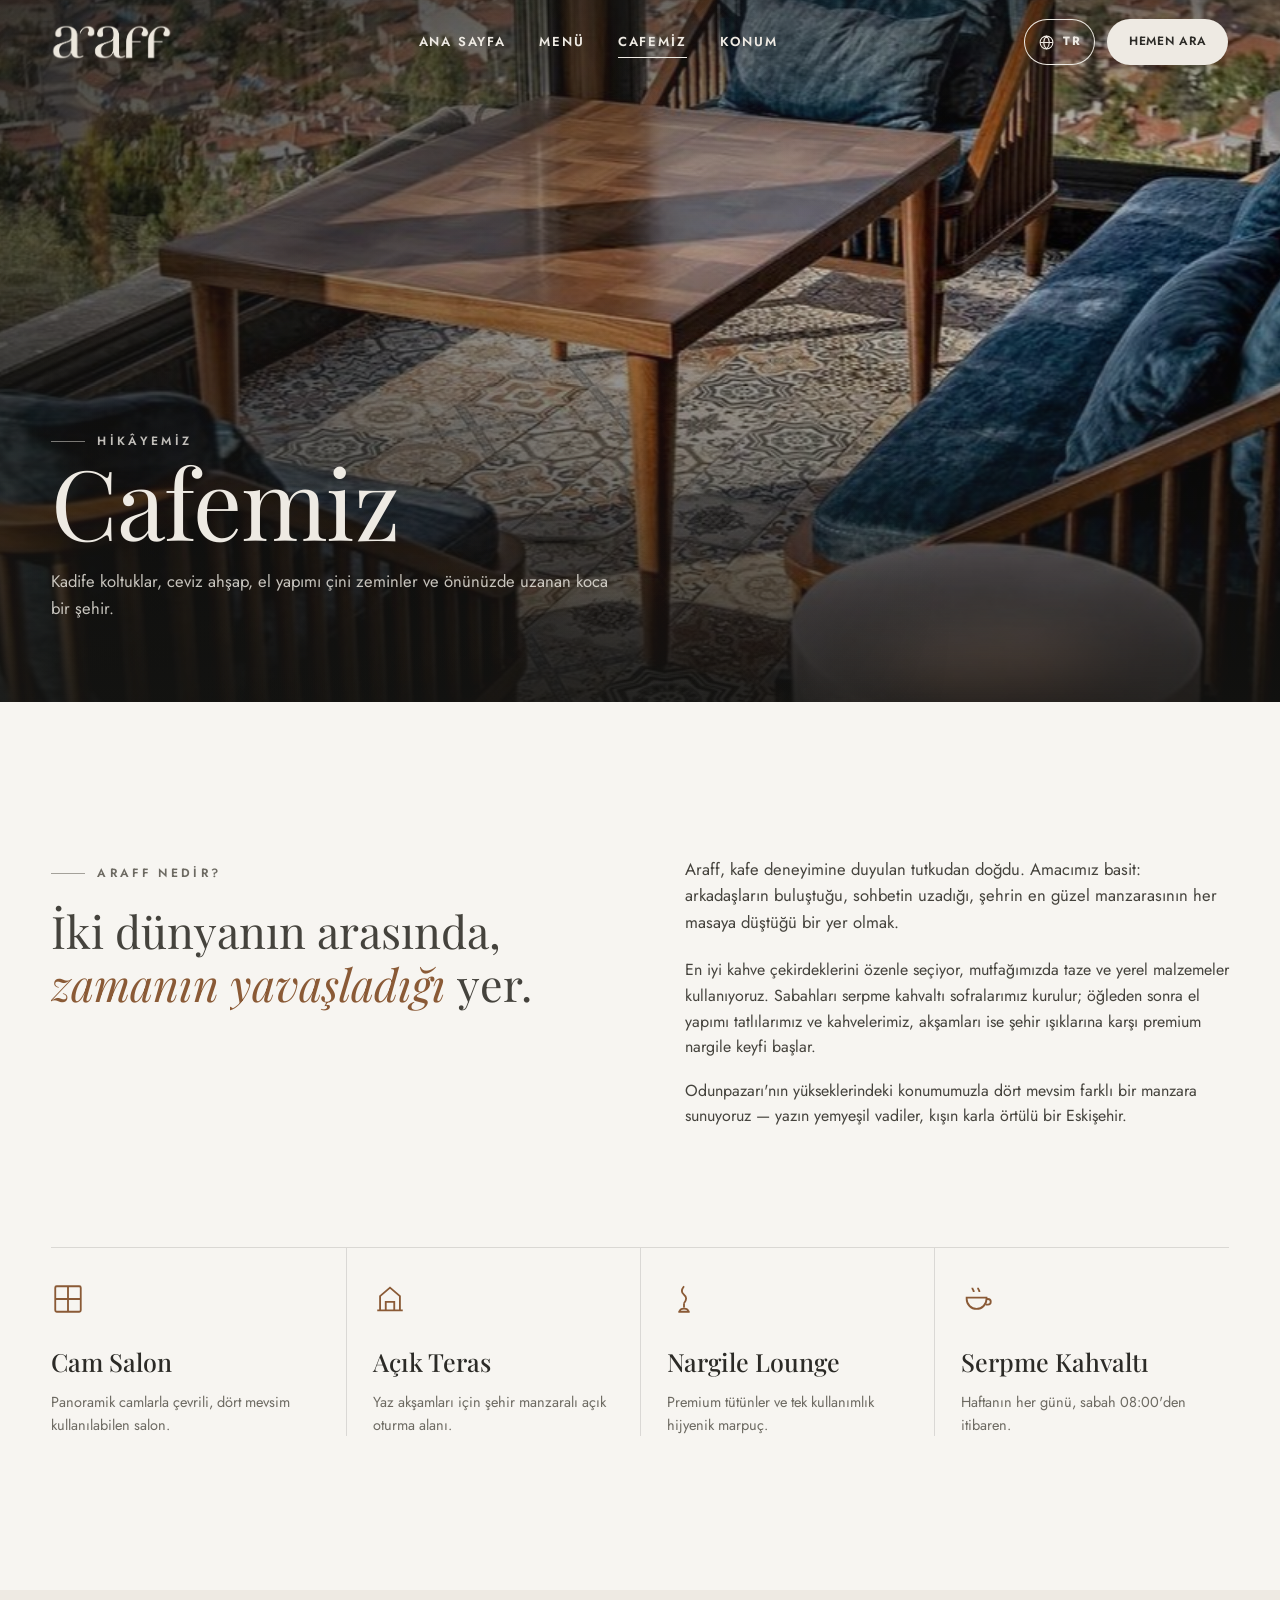
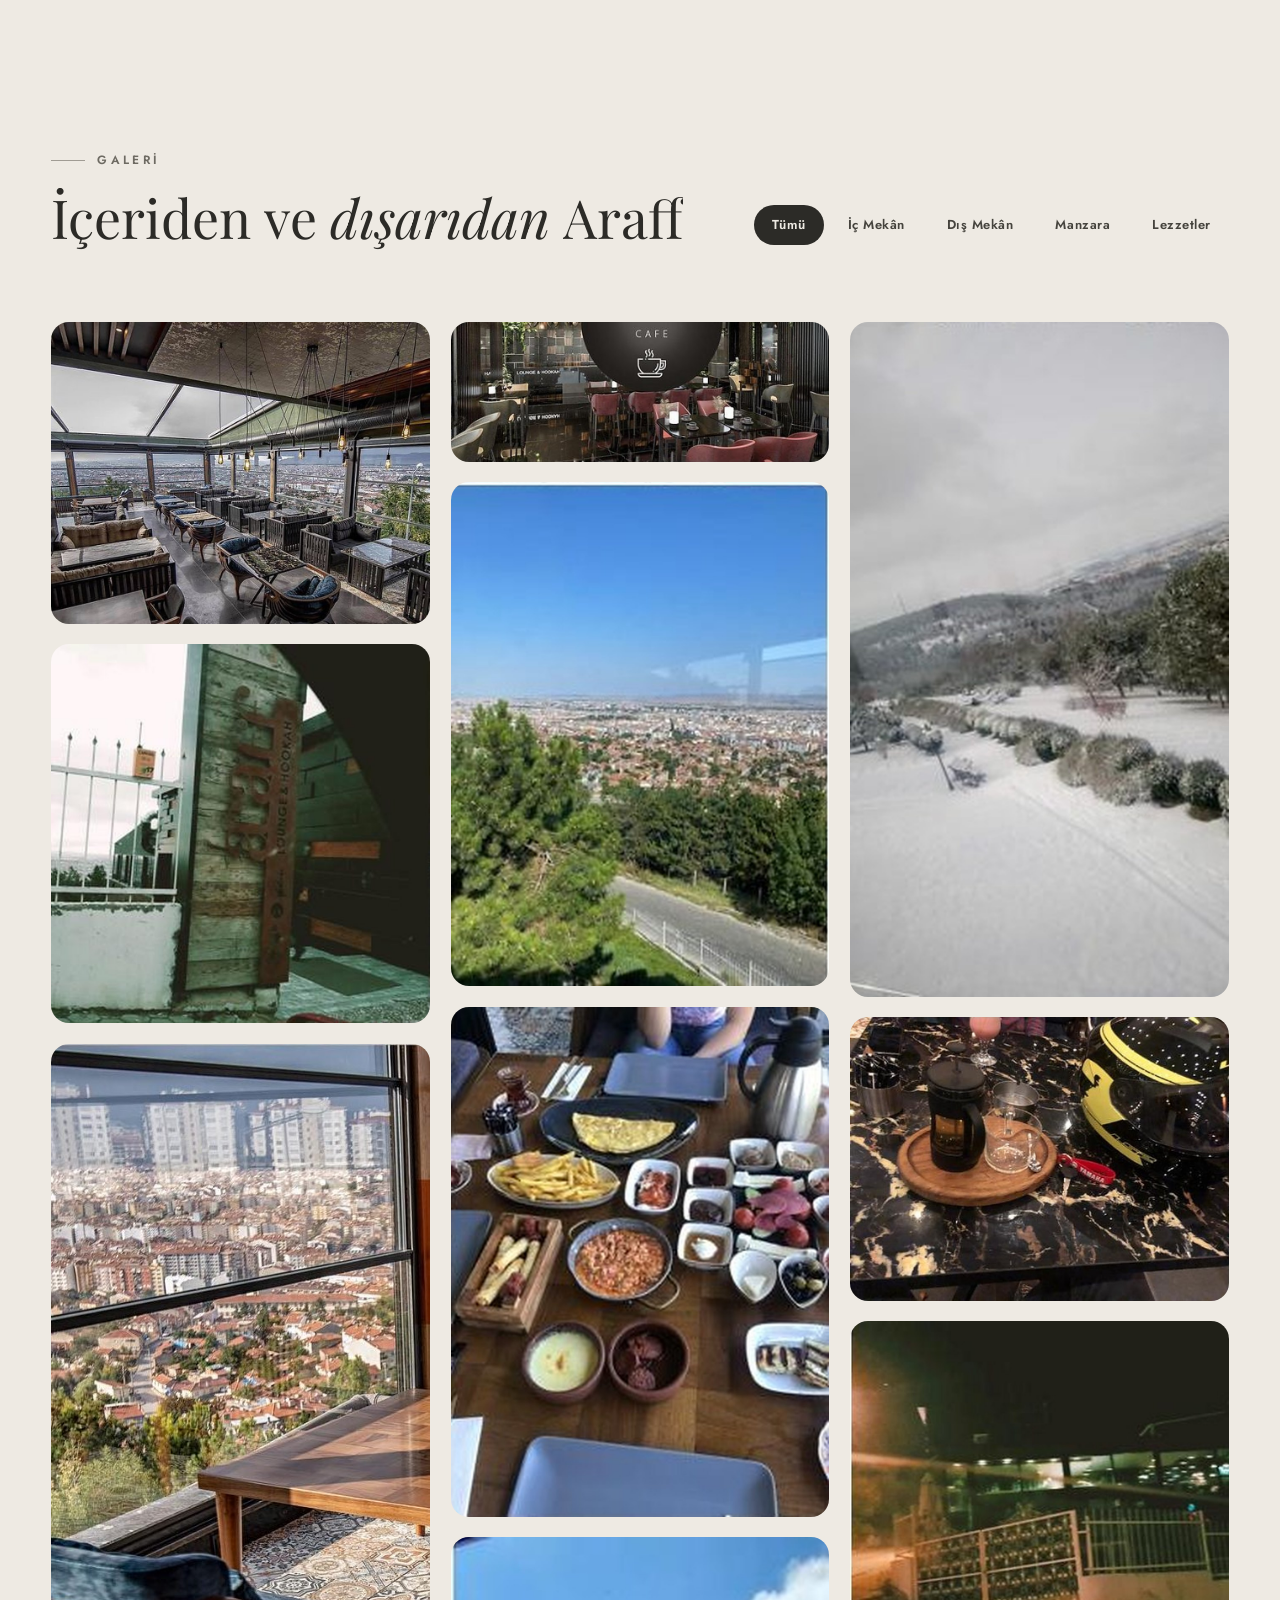
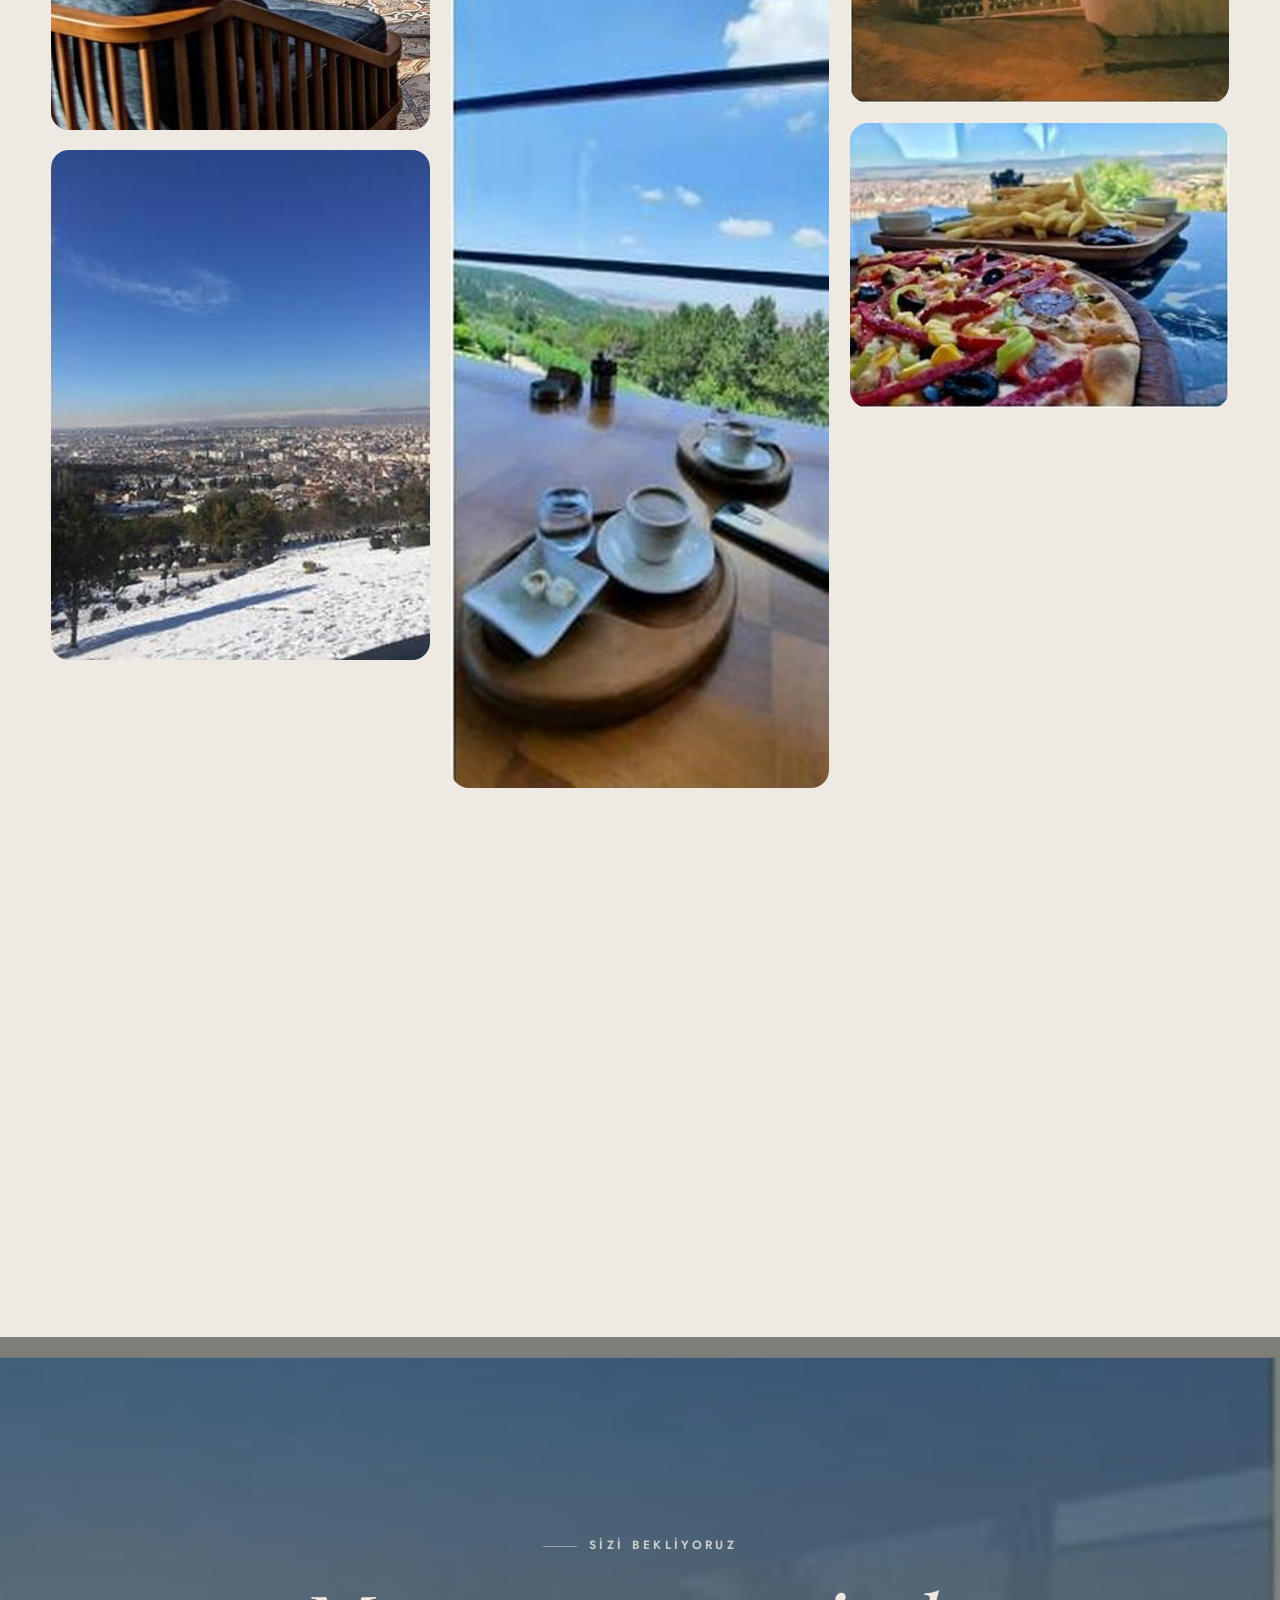
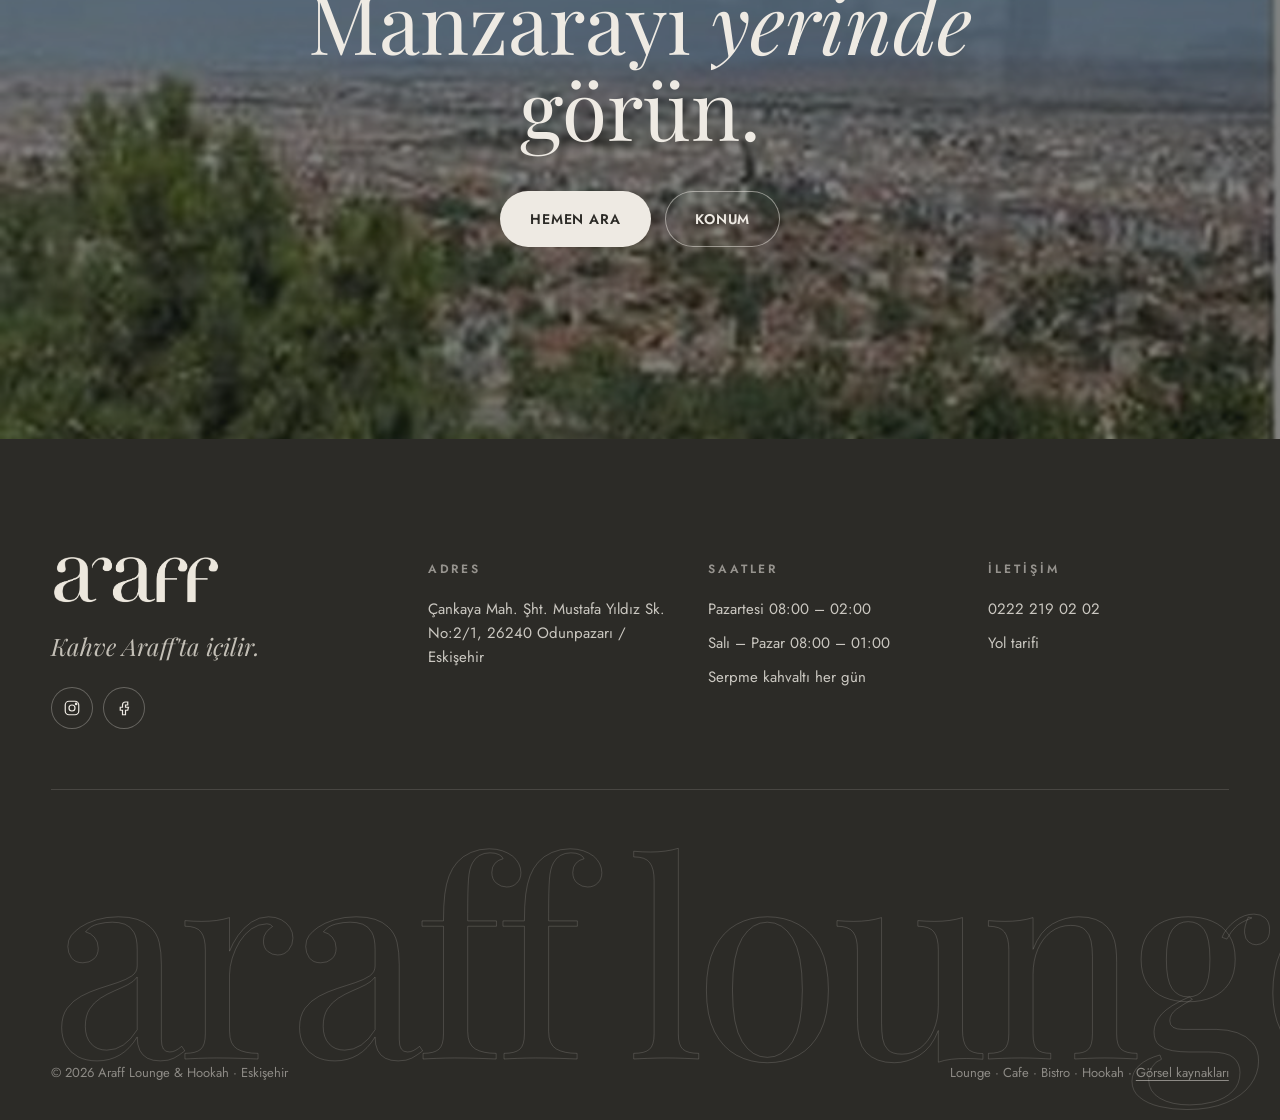
==== commit 5fbccaa9: "Version CSS/JS links so browsers load updates immediately Phones kept an old cached style.css after " ====
--- a/cafemiz.html
+++ b/cafemiz.html
@@ -10,7 +10,7 @@
   <link rel="preconnect" href="https://fonts.googleapis.com">
   <link rel="preconnect" href="https://fonts.gstatic.com" crossorigin>
   <link href="https://fonts.googleapis.com/css2?family=Playfair+Display:ital,wght@0,400;0,500;0,600;1,400;1,500&family=Jost:wght@300;400;500;600;700&display=swap" rel="stylesheet">
-  <link rel="stylesheet" href="css/style.css">
+  <link rel="stylesheet" href="css/style.css?v=20261026">
 </head>
 <body>
   <main>
@@ -113,8 +113,8 @@
     <div class="cap"></div>
   </div>
 
-  <script src="js/i18n.js"></script>
-  <script src="js/main.js"></script>
+  <script src="js/i18n.js?v=20261026"></script>
+  <script src="js/main.js?v=20261026"></script>
   <script>
   (function () {
     const g = document.getElementById("gallery"), f = document.getElementById("gfilter"), lb = document.getElementById("lb");
--- a/css/style.css
+++ b/css/style.css
@@ -172,14 +172,31 @@
 body.nav-open .header { color: var(--bone); background: transparent; box-shadow: none; -webkit-backdrop-filter: none; backdrop-filter: none; }
 body.nav-open .header .brand .cream { display: block; }
 body.nav-open .header .brand .ink { display: none; }
-.mobile-nav a.big { font-family: var(--f-display); font-size: clamp(42px, 11vw, 64px); line-height: 1.15; display: block; overflow: hidden; }
-.mobile-nav a.big span { display: inline-block; transform: translateY(110%); transition: transform .8s var(--ease); }
-body.nav-open .mobile-nav a.big span { transform: none; }
-.mobile-nav a.big:nth-child(2) span { transition-delay: .06s; }
-.mobile-nav a.big:nth-child(3) span { transition-delay: .12s; }
-.mobile-nav a.big:nth-child(4) span { transition-delay: .18s; }
-.mobile-nav a.big:nth-child(5) span { transition-delay: .24s; }
-.mobile-nav .meta { margin-top: 40px; font-size: 14px; color: rgba(238, 234, 227, .65); }
+/* each page link is a light card button on the dark panel */
+.mobile-nav a.big {
+  display: flex; align-items: center; justify-content: space-between; gap: 16px;
+  margin-bottom: 12px; padding: 20px 24px; border-radius: 18px;
+  background: var(--bone); color: var(--ink);
+  font-family: var(--f-display); font-size: clamp(26px, 7.2vw, 36px); line-height: 1.15;
+  box-shadow: 0 14px 30px -18px rgba(0, 0, 0, .6);
+  opacity: 0; transform: translateY(26px);
+  transition: opacity .6s var(--ease), transform .8s var(--ease), background .3s var(--ease);
+}
+.mobile-nav a.big .arrow { flex: none; width: 24px; height: 24px; color: var(--walnut); transition: transform .4s var(--ease); }
+.mobile-nav a.big:active { transform: scale(.97); background: var(--stone-2); }
+.mobile-nav a.big:hover .arrow { transform: translateX(4px); }
+.mobile-nav a.big[aria-current="page"] { background: var(--stone); }
+.mobile-nav a.big[aria-current="page"] span::after {
+  content: ""; display: inline-block; width: 7px; height: 7px; margin-inline-start: 12px; vertical-align: middle;
+  border-radius: 50%; background: var(--walnut);
+}
+body.nav-open .mobile-nav a.big { opacity: 1; transform: none; }
+body.nav-open .mobile-nav a.big:active { transform: scale(.97); }
+.mobile-nav a.big:nth-child(1) { transition-delay: .15s; }
+.mobile-nav a.big:nth-child(2) { transition-delay: .21s; }
+.mobile-nav a.big:nth-child(3) { transition-delay: .27s; }
+.mobile-nav a.big:nth-child(4) { transition-delay: .33s; }
+.mobile-nav .meta { margin-top: 28px; font-size: 14px; color: rgba(238, 234, 227, .65); }
 
 /* ---------- Hero ---------- */
 .hero {
@@ -422,7 +439,7 @@
 
 .gallery-filter { display: flex; gap: 6px; position: relative; max-width: 100%; flex: 0 1 auto; }
 .gallery { columns: 3; column-gap: clamp(12px, 1.6vw, 22px); }
-.g-item { break-inside: avoid; margin-bottom: clamp(12px, 1.6vw, 22px); border-radius: var(--r); overflow: hidden; position: relative; cursor: zoom-in; display: block; width: 100%; transition: opacity .5s var(--ease), transform .6s var(--ease); }
+.g-item { break-inside: avoid; margin: 0 0 clamp(12px, 1.6vw, 22px); border-radius: var(--r); overflow: hidden; position: relative; cursor: zoom-in; display: block; width: 100%; transition: opacity .5s var(--ease), transform .6s var(--ease); }
 .g-item img { width: 100%; height: auto; transition: transform 1.2s var(--ease), filter .6s; }
 .g-item:hover img { transform: scale(1.06); }
 .g-item figcaption {
@@ -545,6 +562,8 @@
 .chip-pill { left: 0; }
 [dir="rtl"] .scroll-cue { right: auto; left: var(--gutter); }
 [dir="rtl"] .mobile-nav { clip-path: circle(0% at 44px 42px); }
+[dir="rtl"] .mobile-nav a.big .arrow { transform: scaleX(-1); }
+[dir="rtl"] .mobile-nav a.big:hover .arrow { transform: scaleX(-1) translateX(4px); }
 [dir="rtl"] body.nav-open .mobile-nav { clip-path: circle(150% at 44px 42px); }
 [dir="rtl"] .product { text-align: right; }
 [dir="rtl"] .hours td:last-child { text-align: left; }
